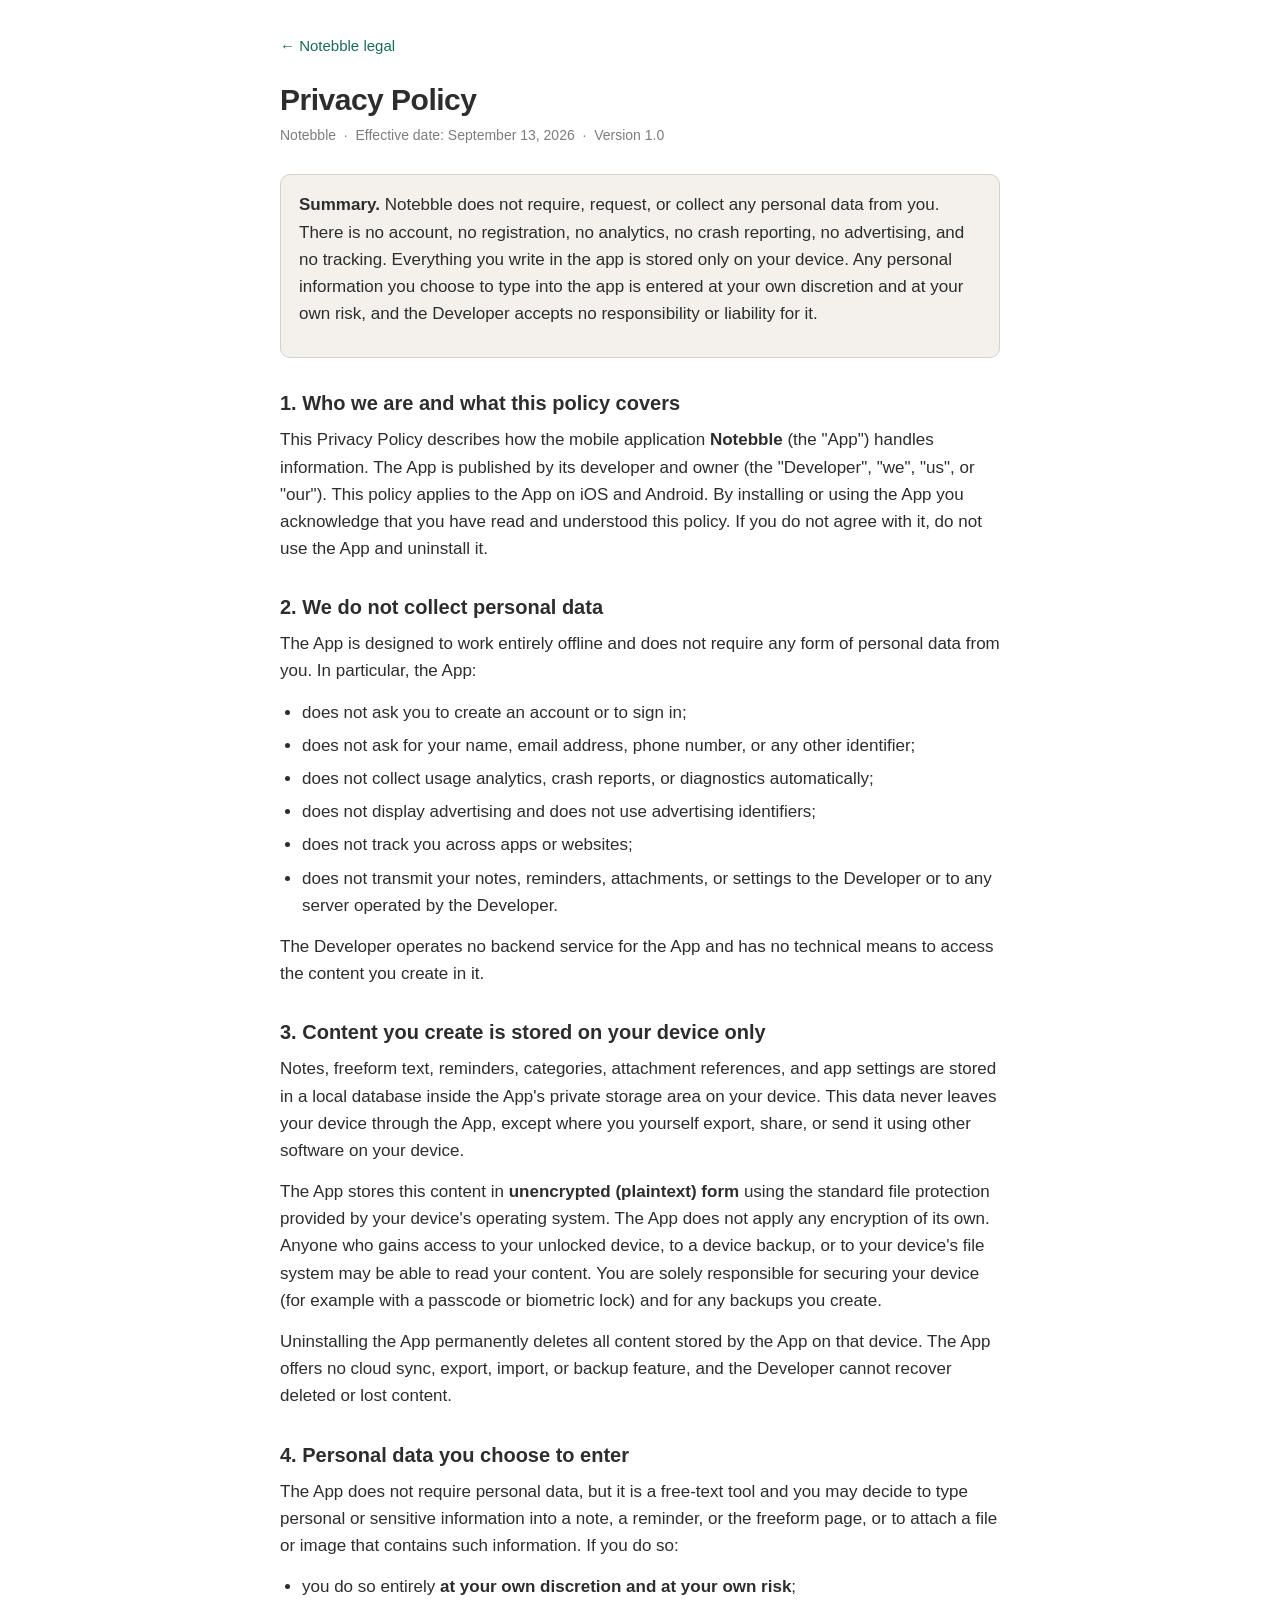
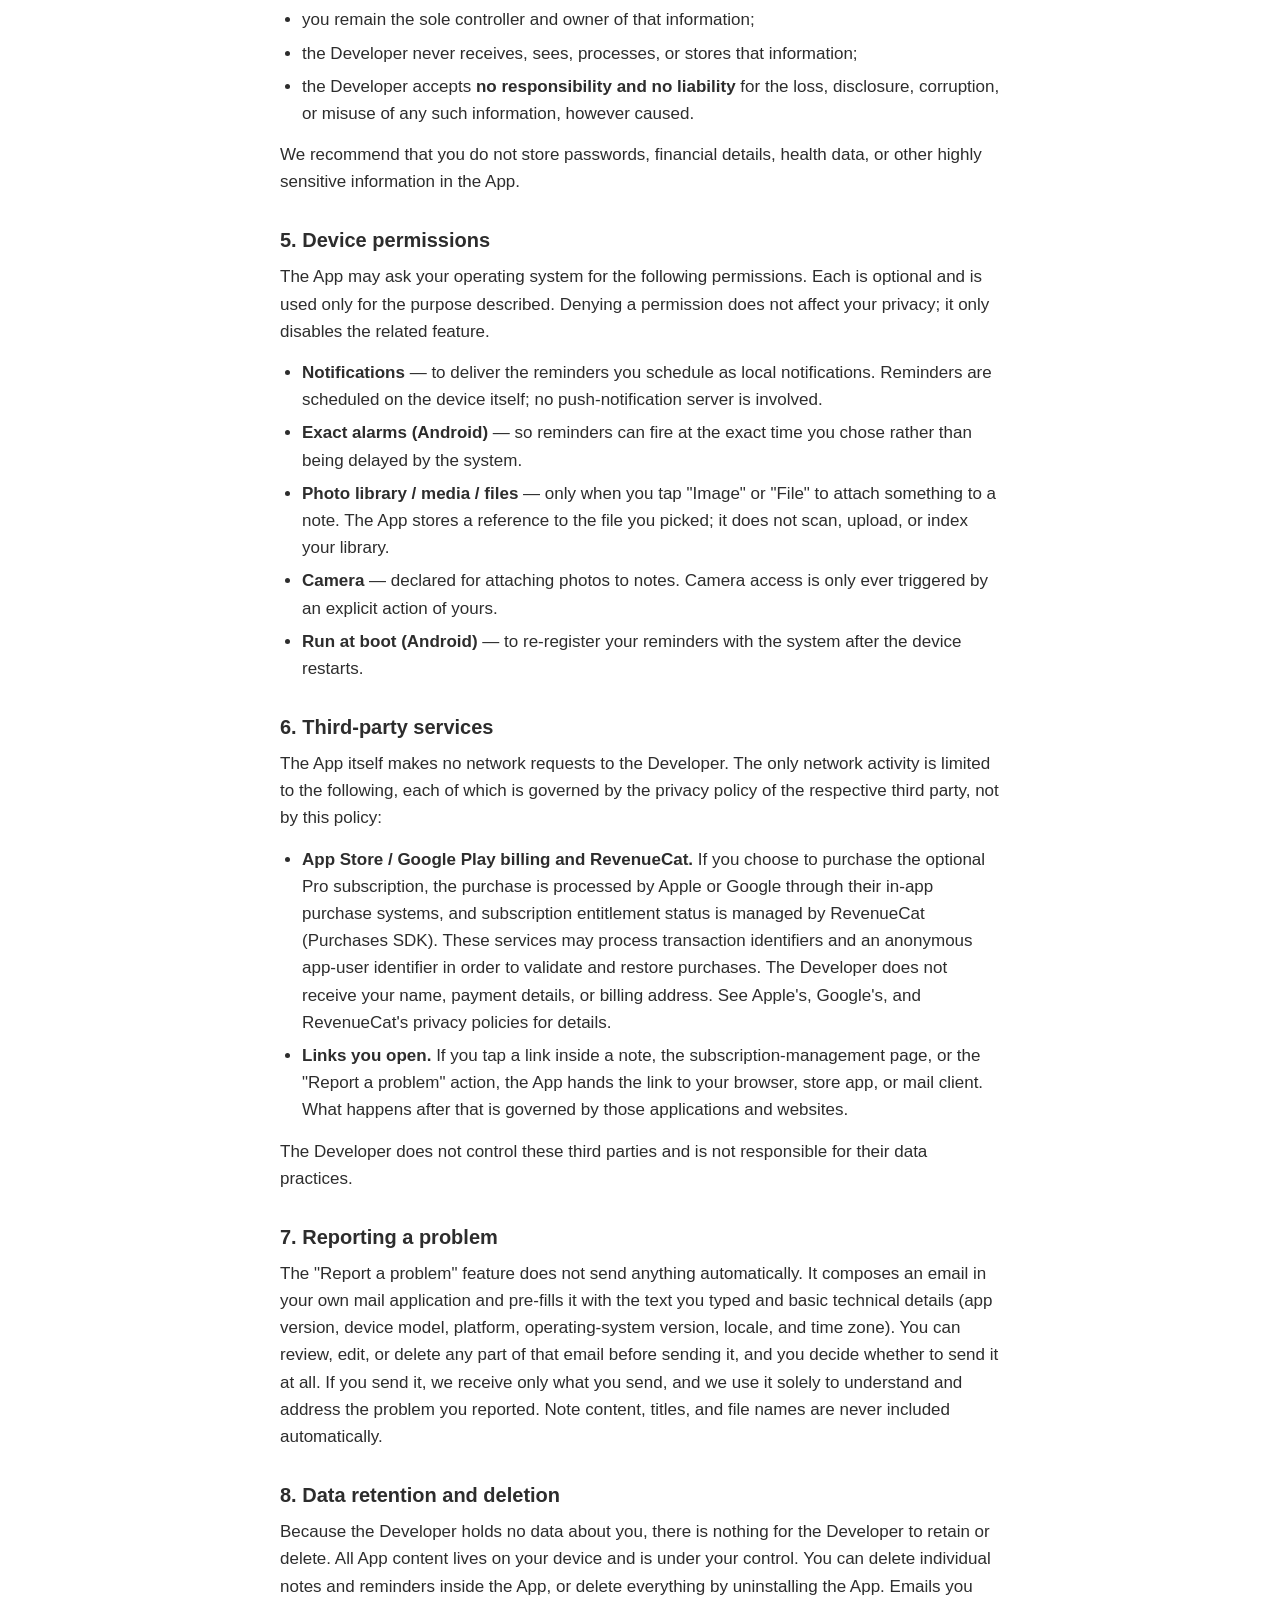
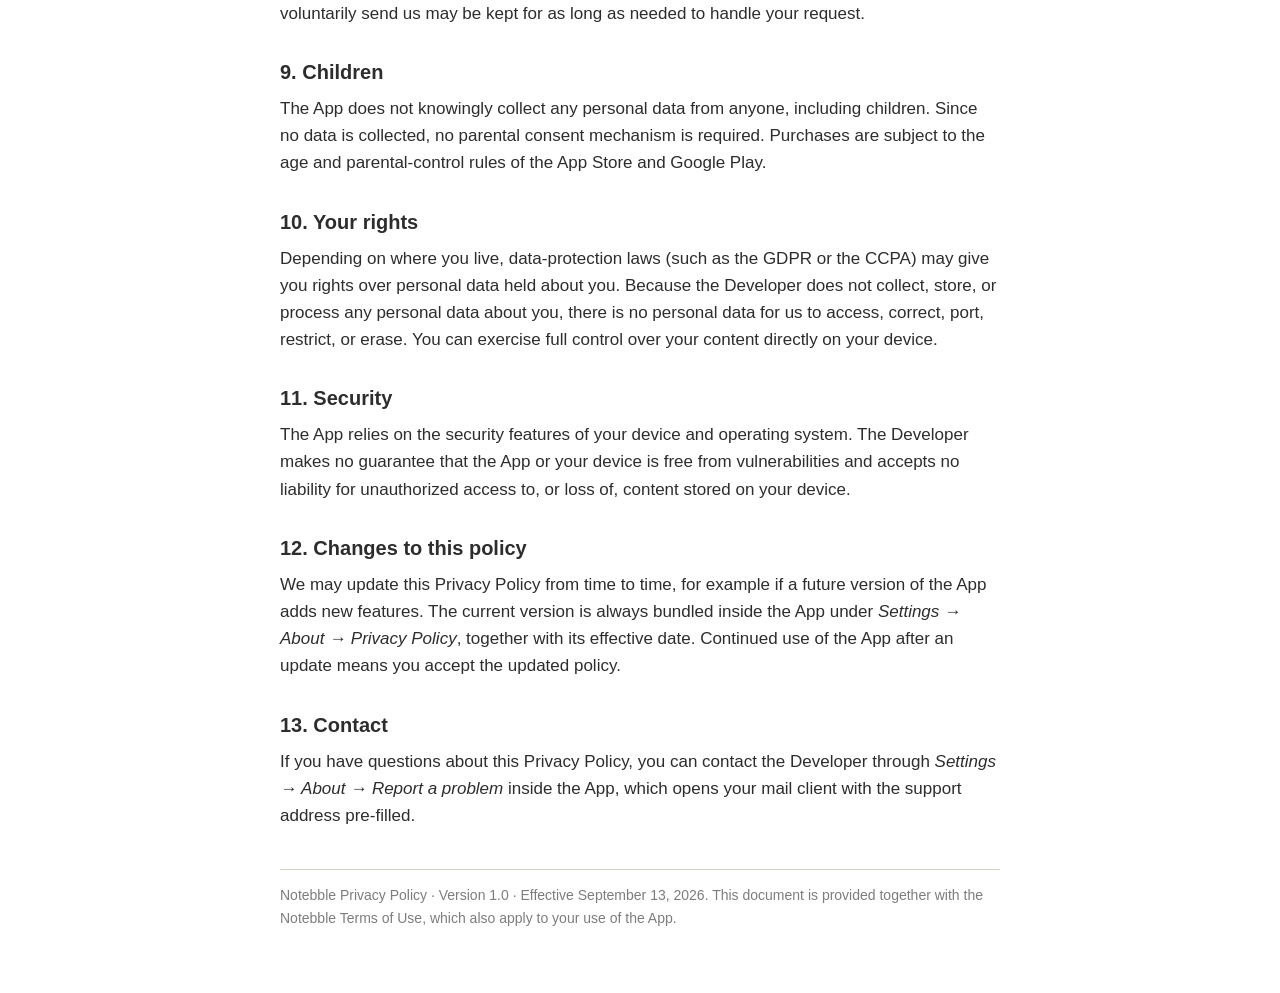
==== privacy_policy.html @ ede019b9 "Notebble legal documents Privacy Policy and Terms of Use, published with GitHub Pages." ====
<!DOCTYPE html>
<html lang="en">
<head>
<meta charset="utf-8">
<meta name="viewport" content="width=device-width, initial-scale=1">
<title>Notebble — Privacy Policy</title>
<link rel="stylesheet" href="style.css">
<link rel="stylesheet" href="web.css">
</head>
<body>


<a class="backlink" href="./">&#8592; Notebble legal</a>

<h1>Privacy Policy</h1>
<div class="meta">Notebble &nbsp;·&nbsp; Effective date: September 13, 2026 &nbsp;·&nbsp; Version 1.0</div>

<div class="box">
<p><strong>Summary.</strong> Notebble does not require, request, or collect any personal data from you. There is no account, no registration, no analytics, no crash reporting, no advertising, and no tracking. Everything you write in the app is stored only on your device. Any personal information you choose to type into the app is entered at your own discretion and at your own risk, and the Developer accepts no responsibility or liability for it.</p>
</div>

<h2>1. Who we are and what this policy covers</h2>
<p>This Privacy Policy describes how the mobile application <strong>Notebble</strong> (the "App") handles information. The App is published by its developer and owner (the "Developer", "we", "us", or "our"). This policy applies to the App on iOS and Android. By installing or using the App you acknowledge that you have read and understood this policy. If you do not agree with it, do not use the App and uninstall it.</p>

<h2>2. We do not collect personal data</h2>
<p>The App is designed to work entirely offline and does not require any form of personal data from you. In particular, the App:</p>
<ul>
<li>does not ask you to create an account or to sign in;</li>
<li>does not ask for your name, email address, phone number, or any other identifier;</li>
<li>does not collect usage analytics, crash reports, or diagnostics automatically;</li>
<li>does not display advertising and does not use advertising identifiers;</li>
<li>does not track you across apps or websites;</li>
<li>does not transmit your notes, reminders, attachments, or settings to the Developer or to any server operated by the Developer.</li>
</ul>
<p>The Developer operates no backend service for the App and has no technical means to access the content you create in it.</p>

<h2>3. Content you create is stored on your device only</h2>
<p>Notes, freeform text, reminders, categories, attachment references, and app settings are stored in a local database inside the App's private storage area on your device. This data never leaves your device through the App, except where you yourself export, share, or send it using other software on your device.</p>
<p>The App stores this content in <strong>unencrypted (plaintext) form</strong> using the standard file protection provided by your device's operating system. The App does not apply any encryption of its own. Anyone who gains access to your unlocked device, to a device backup, or to your device's file system may be able to read your content. You are solely responsible for securing your device (for example with a passcode or biometric lock) and for any backups you create.</p>
<p>Uninstalling the App permanently deletes all content stored by the App on that device. The App offers no cloud sync, export, import, or backup feature, and the Developer cannot recover deleted or lost content.</p>

<h2>4. Personal data you choose to enter</h2>
<p>The App does not require personal data, but it is a free-text tool and you may decide to type personal or sensitive information into a note, a reminder, or the freeform page, or to attach a file or image that contains such information. If you do so:</p>
<ul>
<li>you do so entirely <strong>at your own discretion and at your own risk</strong>;</li>
<li>you remain the sole controller and owner of that information;</li>
<li>the Developer never receives, sees, processes, or stores that information;</li>
<li>the Developer accepts <strong>no responsibility and no liability</strong> for the loss, disclosure, corruption, or misuse of any such information, however caused.</li>
</ul>
<p>We recommend that you do not store passwords, financial details, health data, or other highly sensitive information in the App.</p>

<h2>5. Device permissions</h2>
<p>The App may ask your operating system for the following permissions. Each is optional and is used only for the purpose described. Denying a permission does not affect your privacy; it only disables the related feature.</p>
<ul>
<li><strong>Notifications</strong> — to deliver the reminders you schedule as local notifications. Reminders are scheduled on the device itself; no push-notification server is involved.</li>
<li><strong>Exact alarms (Android)</strong> — so reminders can fire at the exact time you chose rather than being delayed by the system.</li>
<li><strong>Photo library / media / files</strong> — only when you tap "Image" or "File" to attach something to a note. The App stores a reference to the file you picked; it does not scan, upload, or index your library.</li>
<li><strong>Camera</strong> — declared for attaching photos to notes. Camera access is only ever triggered by an explicit action of yours.</li>
<li><strong>Run at boot (Android)</strong> — to re-register your reminders with the system after the device restarts.</li>
</ul>

<h2>6. Third-party services</h2>
<p>The App itself makes no network requests to the Developer. The only network activity is limited to the following, each of which is governed by the privacy policy of the respective third party, not by this policy:</p>
<ul>
<li><strong>App Store / Google Play billing and RevenueCat.</strong> If you choose to purchase the optional Pro subscription, the purchase is processed by Apple or Google through their in-app purchase systems, and subscription entitlement status is managed by RevenueCat (Purchases SDK). These services may process transaction identifiers and an anonymous app-user identifier in order to validate and restore purchases. The Developer does not receive your name, payment details, or billing address. See Apple's, Google's, and RevenueCat's privacy policies for details.</li>
<li><strong>Links you open.</strong> If you tap a link inside a note, the subscription-management page, or the "Report a problem" action, the App hands the link to your browser, store app, or mail client. What happens after that is governed by those applications and websites.</li>
</ul>
<p>The Developer does not control these third parties and is not responsible for their data practices.</p>

<h2>7. Reporting a problem</h2>
<p>The "Report a problem" feature does not send anything automatically. It composes an email in your own mail application and pre-fills it with the text you typed and basic technical details (app version, device model, platform, operating-system version, locale, and time zone). You can review, edit, or delete any part of that email before sending it, and you decide whether to send it at all. If you send it, we receive only what you send, and we use it solely to understand and address the problem you reported. Note content, titles, and file names are never included automatically.</p>

<h2>8. Data retention and deletion</h2>
<p>Because the Developer holds no data about you, there is nothing for the Developer to retain or delete. All App content lives on your device and is under your control. You can delete individual notes and reminders inside the App, or delete everything by uninstalling the App. Emails you voluntarily send us may be kept for as long as needed to handle your request.</p>

<h2>9. Children</h2>
<p>The App does not knowingly collect any personal data from anyone, including children. Since no data is collected, no parental consent mechanism is required. Purchases are subject to the age and parental-control rules of the App Store and Google Play.</p>

<h2>10. Your rights</h2>
<p>Depending on where you live, data-protection laws (such as the GDPR or the CCPA) may give you rights over personal data held about you. Because the Developer does not collect, store, or process any personal data about you, there is no personal data for us to access, correct, port, restrict, or erase. You can exercise full control over your content directly on your device.</p>

<h2>11. Security</h2>
<p>The App relies on the security features of your device and operating system. The Developer makes no guarantee that the App or your device is free from vulnerabilities and accepts no liability for unauthorized access to, or loss of, content stored on your device.</p>

<h2>12. Changes to this policy</h2>
<p>We may update this Privacy Policy from time to time, for example if a future version of the App adds new features. The current version is always bundled inside the App under <em>Settings → About → Privacy Policy</em>, together with its effective date. Continued use of the App after an update means you accept the updated policy.</p>

<h2>13. Contact</h2>
<p>If you have questions about this Privacy Policy, you can contact the Developer through <em>Settings → About → Report a problem</em> inside the App, which opens your mail client with the support address pre-filled.</p>

<div class="footer">Notebble Privacy Policy · Version 1.0 · Effective September 13, 2026. This document is provided together with the Notebble Terms of Use, which also apply to your use of the App.</div>

</body>
</html>
---- style.css ----
@page { size: A4; margin: 22mm 20mm 24mm 20mm; }
html, body { font-family: -apple-system, "Helvetica Neue", Helvetica, Arial, sans-serif; color: #2D2D2D; font-size: 11pt; line-height: 1.5; }
body { margin: 0; }
h1 { font-size: 22pt; font-weight: 800; letter-spacing: -0.5px; margin: 0 0 4pt 0; }
.meta { color: #7D7D7D; font-size: 10pt; margin-bottom: 18pt; }
h2 { font-size: 13.5pt; font-weight: 700; margin: 20pt 0 6pt 0; page-break-after: avoid; }
p { margin: 0 0 8pt 0; text-align: left; }
ul { margin: 0 0 8pt 0; padding-left: 18pt; }
li { margin-bottom: 3pt; }
.box { border: 1px solid #D6D1C6; background: #F4F1EC; border-radius: 8px; padding: 10pt 12pt; margin: 10pt 0 14pt 0; }
.caps { text-transform: uppercase; }
strong { font-weight: 700; }
.footer { color: #7D7D7D; font-size: 9.5pt; margin-top: 24pt; border-top: 1px solid #D6D1C6; padding-top: 8pt; }
---- web.css ----
/* Screen styles for the Notebble legal documents.
   Loaded after style.css, which is print-oriented, and adapts the same markup
   for reading in a browser. */

html {
  -webkit-text-size-adjust: 100%;
}

body {
  font-size: 17px;
  line-height: 1.6;
  max-width: 720px;
  margin: 0 auto;
  padding: 32px 20px 64px;
  background: #FFFFFF;
  color: #2D2D2D;
}

h1 { font-size: 30px; line-height: 1.2; margin-bottom: 6px; }
h2 { font-size: 20px; line-height: 1.3; margin: 32px 0 10px; }

.meta { font-size: 14px; margin-bottom: 28px; }

p  { margin: 0 0 14px; }
ul { margin: 0 0 14px; padding-left: 22px; }
li { margin-bottom: 6px; }

.box {
  padding: 16px 18px;
  margin: 16px 0 24px;
  border-radius: 10px;
}

.footer {
  font-size: 14px;
  margin-top: 40px;
  padding-top: 14px;
}

a { color: #1B6B5A; }

.backlink {
  display: inline-block;
  margin-bottom: 24px;
  font-size: 15px;
  text-decoration: none;
}
.backlink:hover { text-decoration: underline; }

@media (prefers-color-scheme: dark) {
  body { background: #17150F; color: #E8E4DA; }
  .meta, .footer { color: #A09A8C; }
  .box { background: #211E17; border-color: #3A3529; }
  .footer { border-top-color: #3A3529; }
  a { color: #6FD3B4; }
}
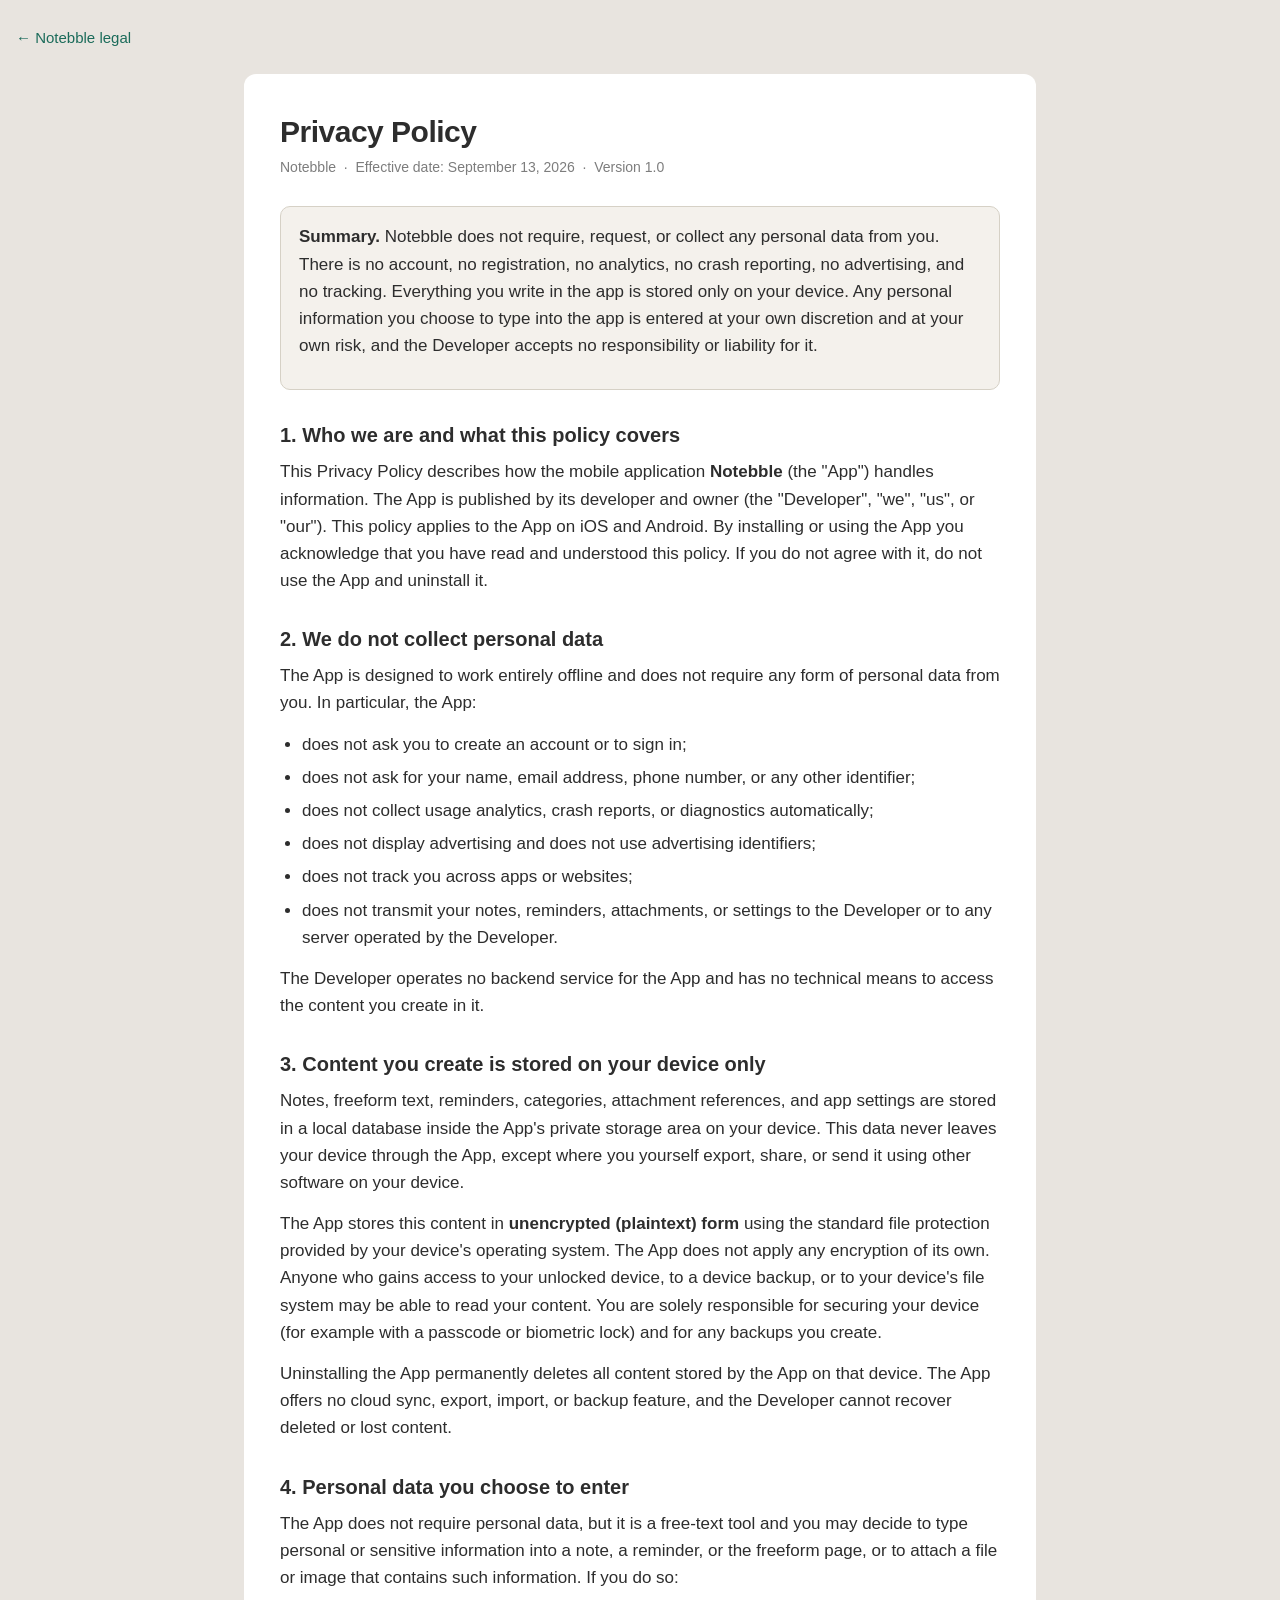
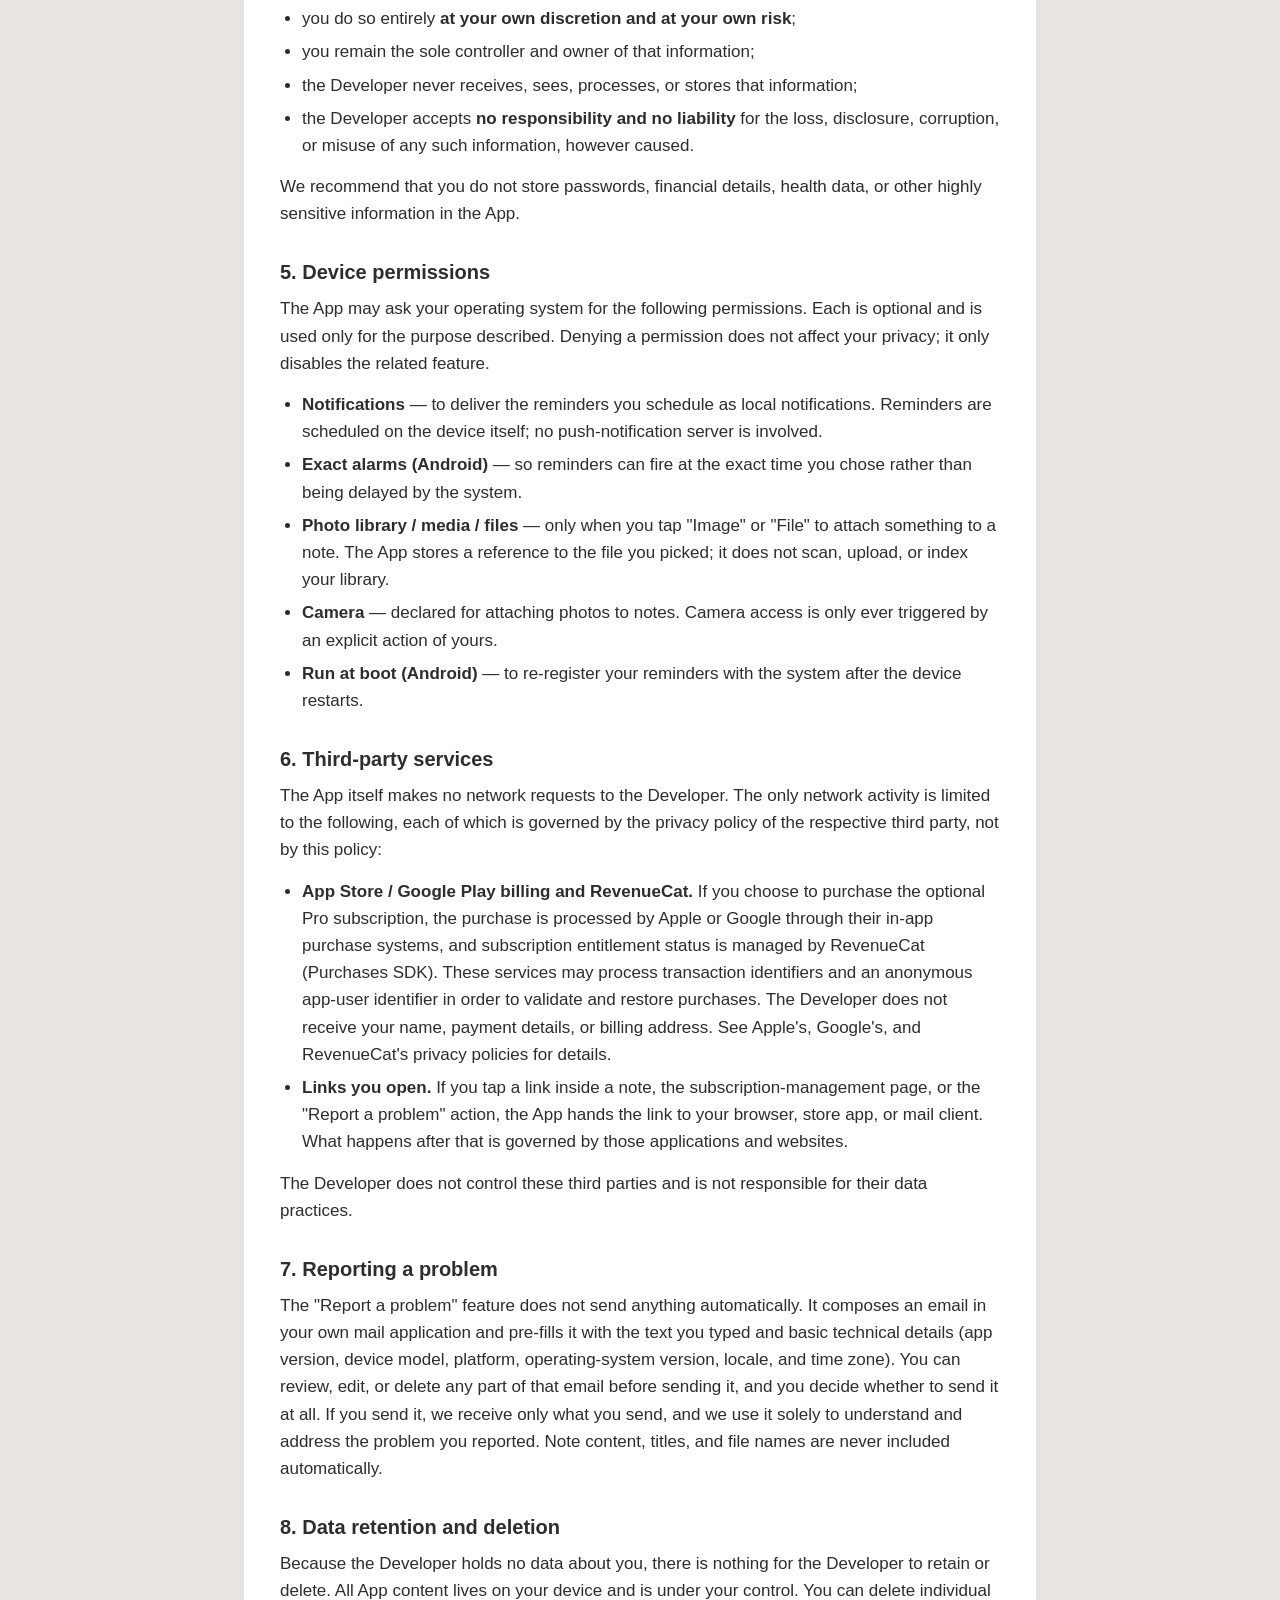
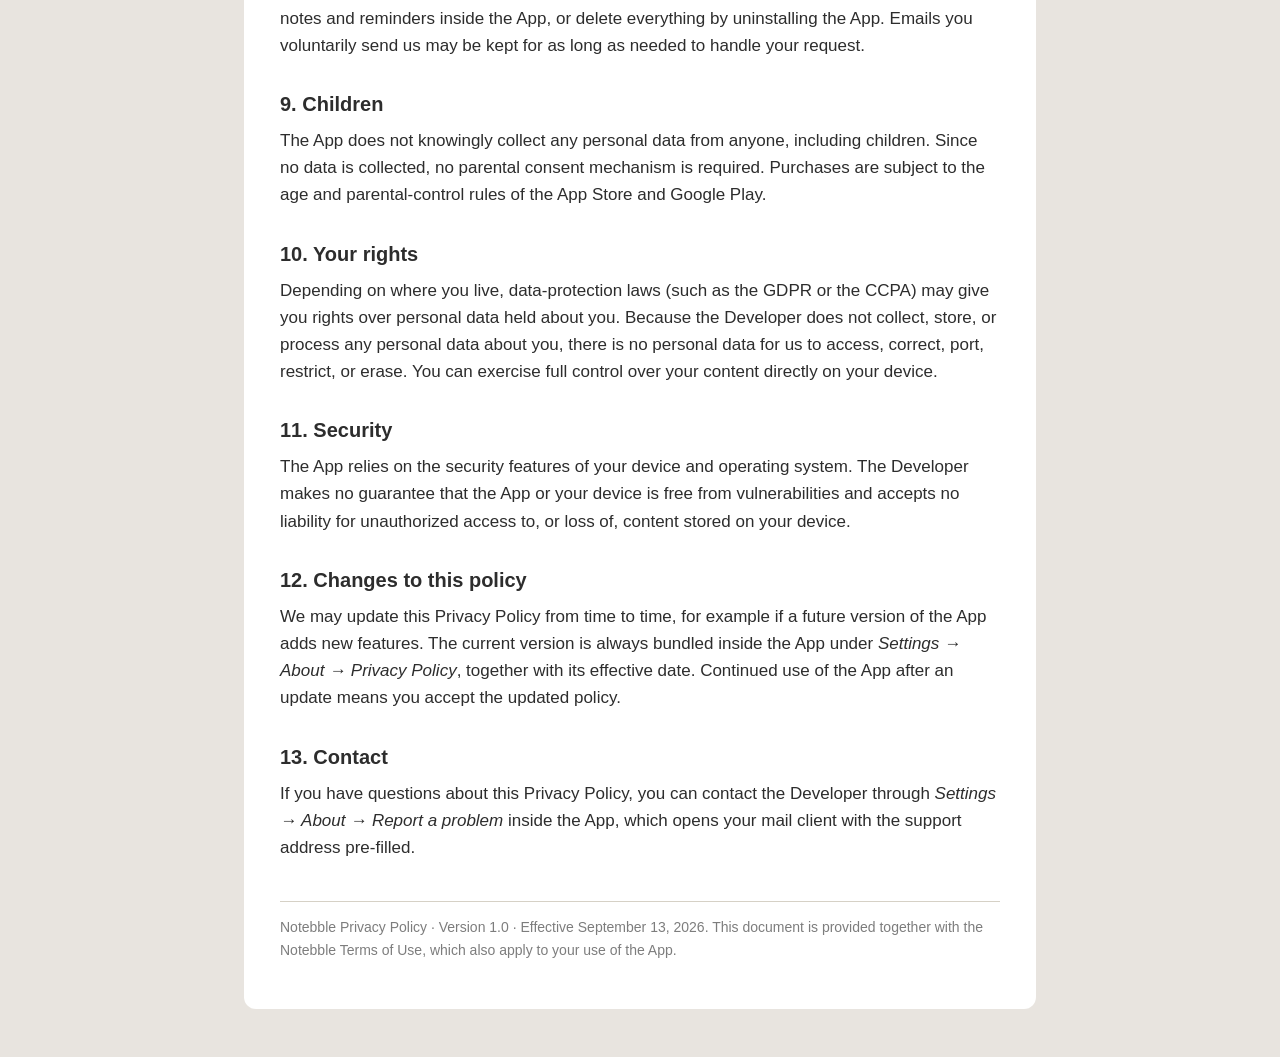
==== commit 804be4b9: "Match the page styling to the documents in the app White document sheet on the app's background, lig" ====
--- a/privacy_policy.html
+++ b/privacy_policy.html
@@ -11,6 +11,7 @@
 
 
 <a class="backlink" href="./">&#8592; Notebble legal</a>
+<div class="sheet">
 
 <h1>Privacy Policy</h1>
 <div class="meta">Notebble &nbsp;·&nbsp; Effective date: September 13, 2026 &nbsp;·&nbsp; Version 1.0</div>
@@ -89,6 +90,7 @@
 <p>If you have questions about this Privacy Policy, you can contact the Developer through <em>Settings → About → Report a problem</em> inside the App, which opens your mail client with the support address pre-filled.</p>
 
 <div class="footer">Notebble Privacy Policy · Version 1.0 · Effective September 13, 2026. This document is provided together with the Notebble Terms of Use, which also apply to your use of the App.</div>
+</div>
 
 </body>
 </html>
--- a/web.css
+++ b/web.css
@@ -1,6 +1,10 @@
 /* Screen styles for the Notebble legal documents.
    Loaded after style.css, which is print-oriented, and adapts the same markup
-   for reading in a browser. */
+   for reading in a browser.
+
+   The colors mirror how the documents look inside the app: the white page of
+   the PDF on the app's warm grey background. Light in every theme, because the
+   PDF is always white paper — so there is deliberately no dark-mode variant. */
 
 html {
   -webkit-text-size-adjust: 100%;
@@ -9,11 +13,24 @@
 body {
   font-size: 17px;
   line-height: 1.6;
+  background: #E8E4DF; /* AppColors.background */
+  color: #2D2D2D;
+  margin: 0;
+  padding: 24px 16px 48px;
+}
+
+/* The document itself, as the white page the app shows. */
+.sheet {
   max-width: 720px;
   margin: 0 auto;
-  padding: 32px 20px 64px;
   background: #FFFFFF;
-  color: #2D2D2D;
+  border-radius: 12px;
+  padding: 40px 36px 48px;
+}
+
+@media (max-width: 600px) {
+  body { padding: 12px 10px 32px; }
+  .sheet { padding: 28px 22px 36px; border-radius: 10px; }
 }
 
 h1 { font-size: 30px; line-height: 1.2; margin-bottom: 6px; }
@@ -46,11 +63,3 @@
   text-decoration: none;
 }
 .backlink:hover { text-decoration: underline; }
-
-@media (prefers-color-scheme: dark) {
-  body { background: #17150F; color: #E8E4DA; }
-  .meta, .footer { color: #A09A8C; }
-  .box { background: #211E17; border-color: #3A3529; }
-  .footer { border-top-color: #3A3529; }
-  a { color: #6FD3B4; }
-}
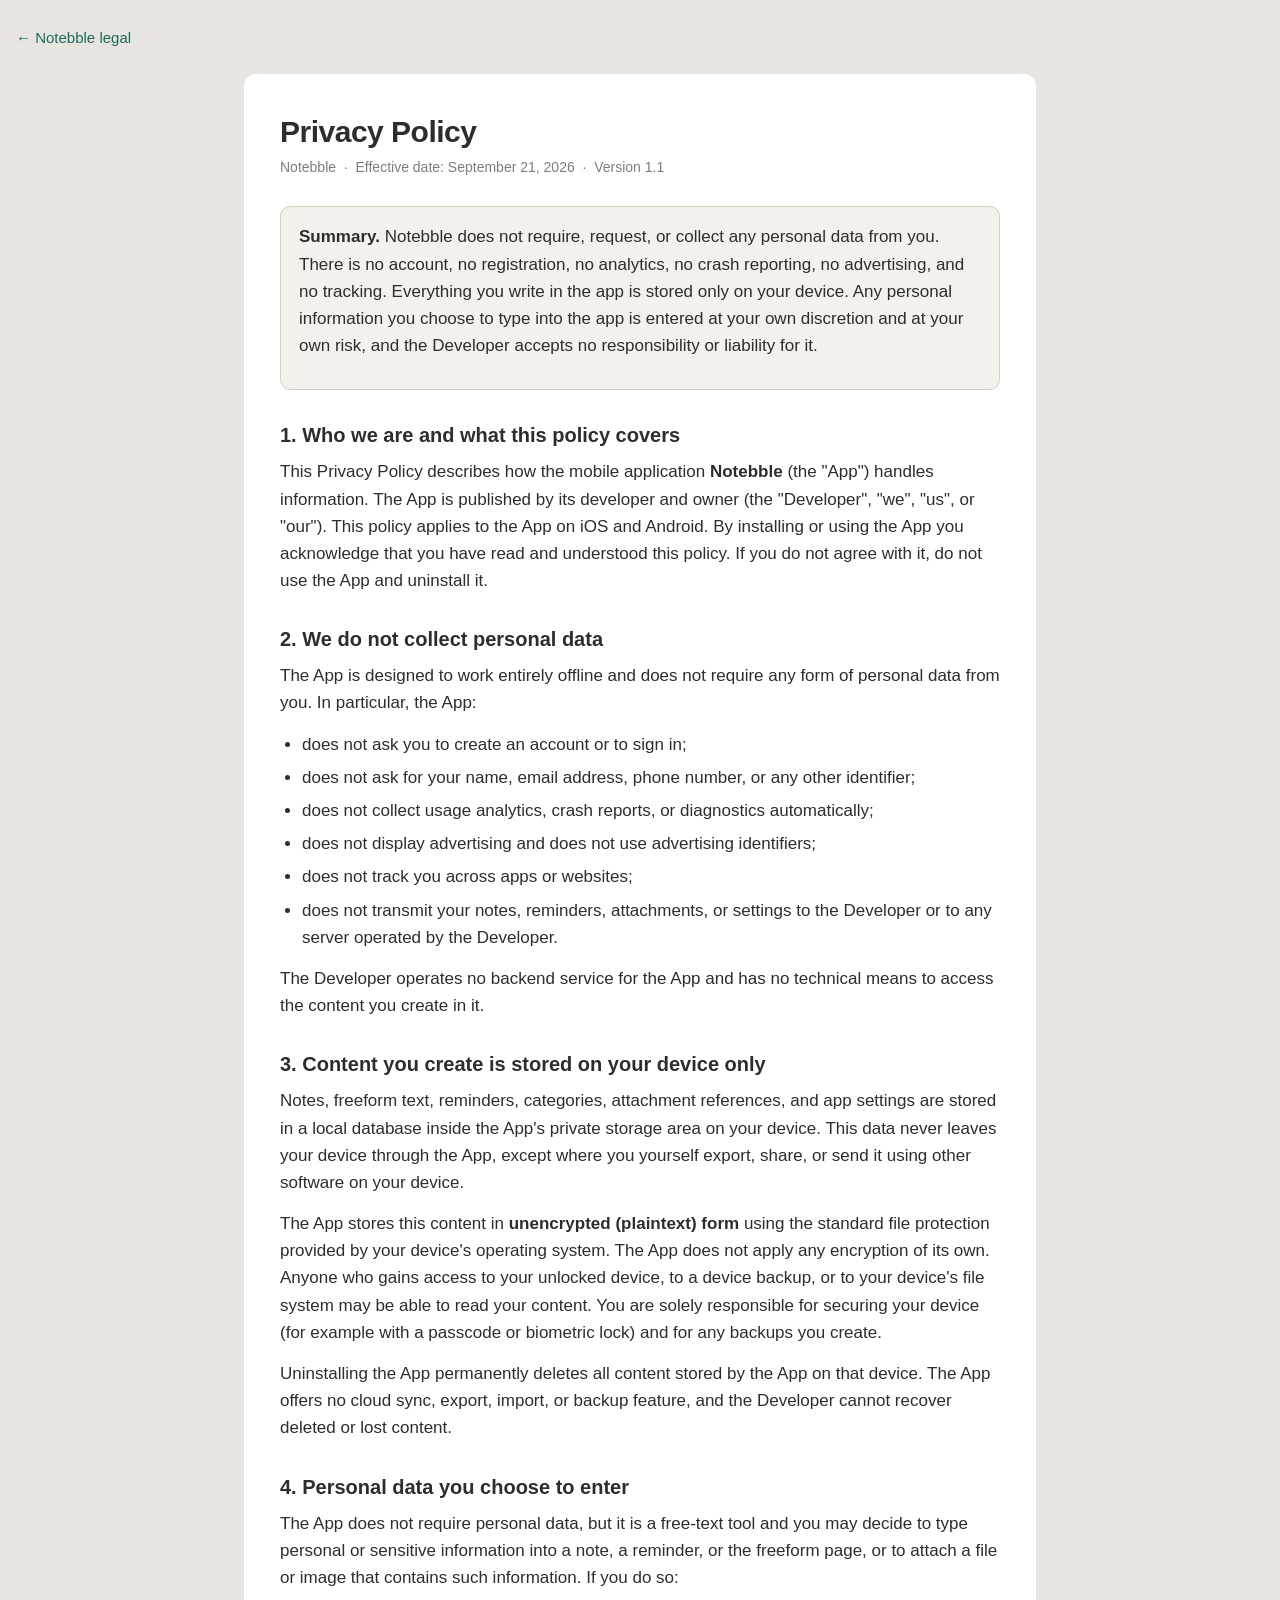
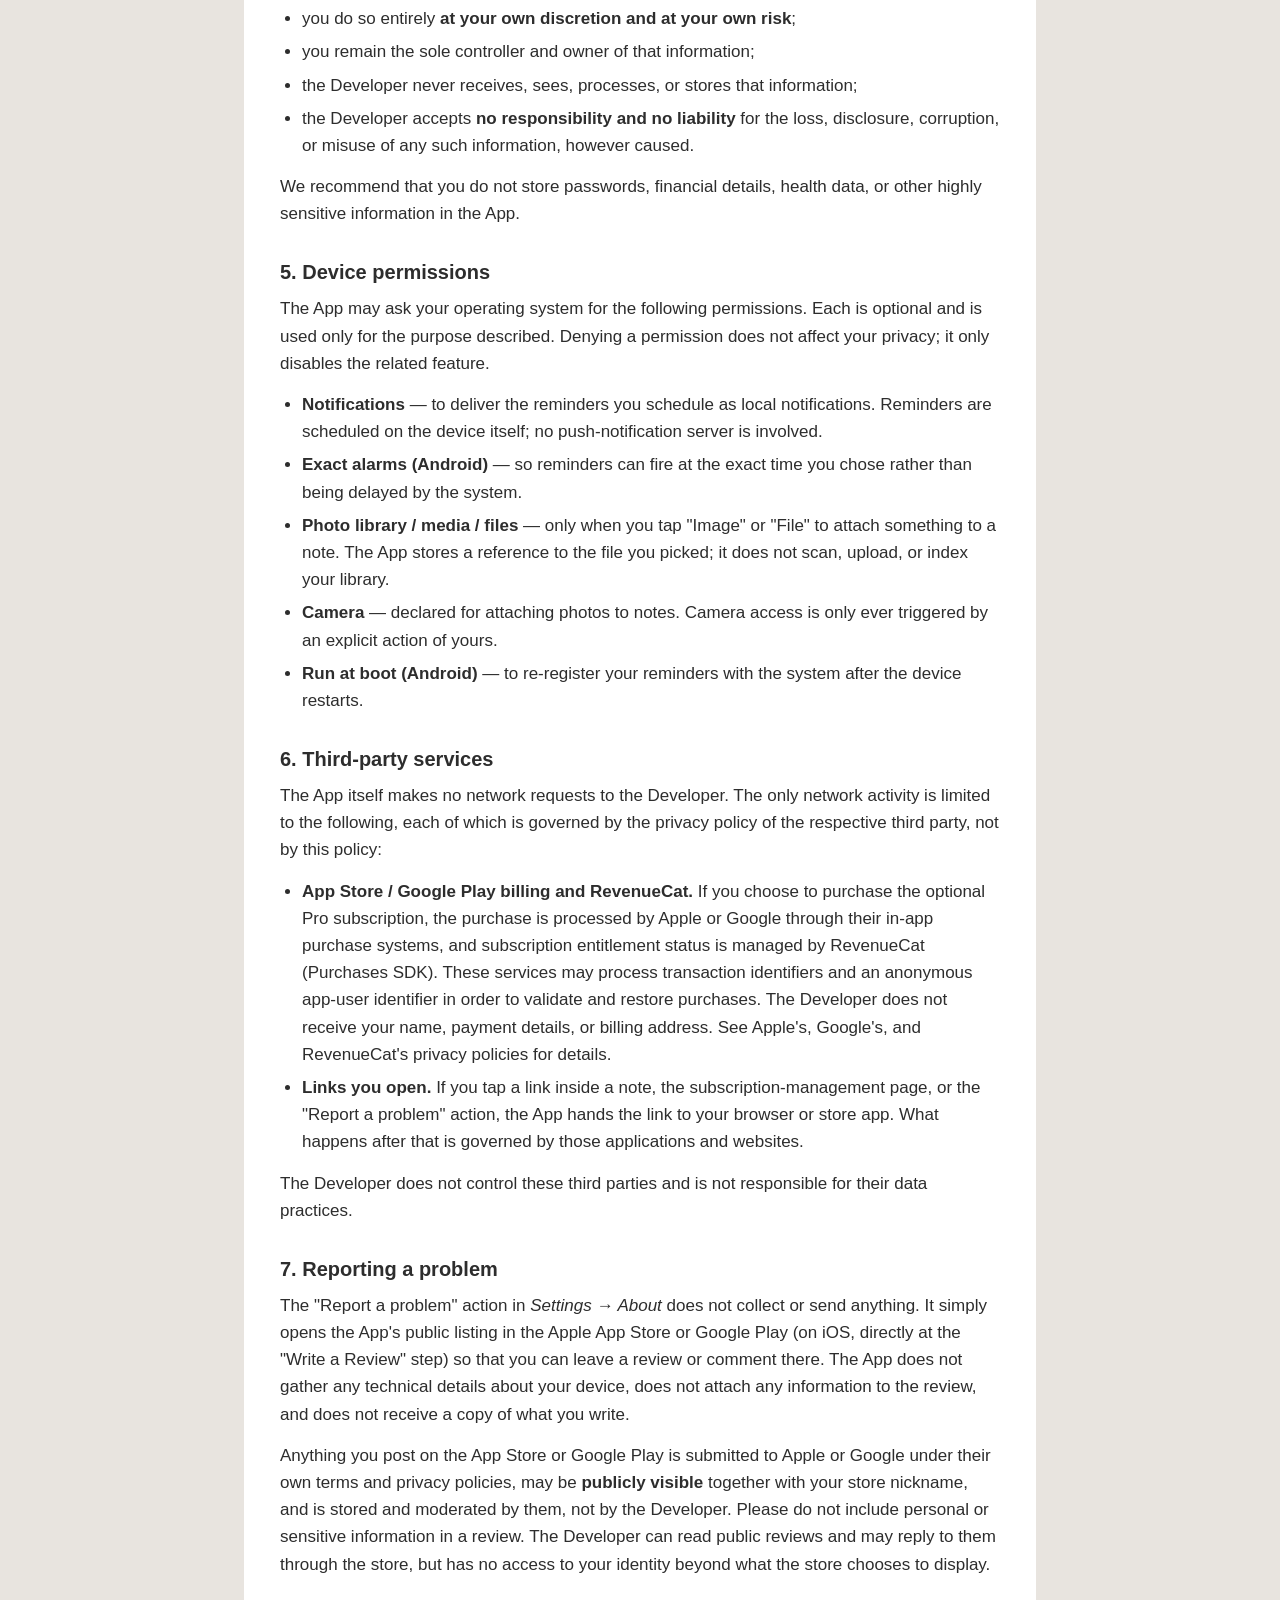
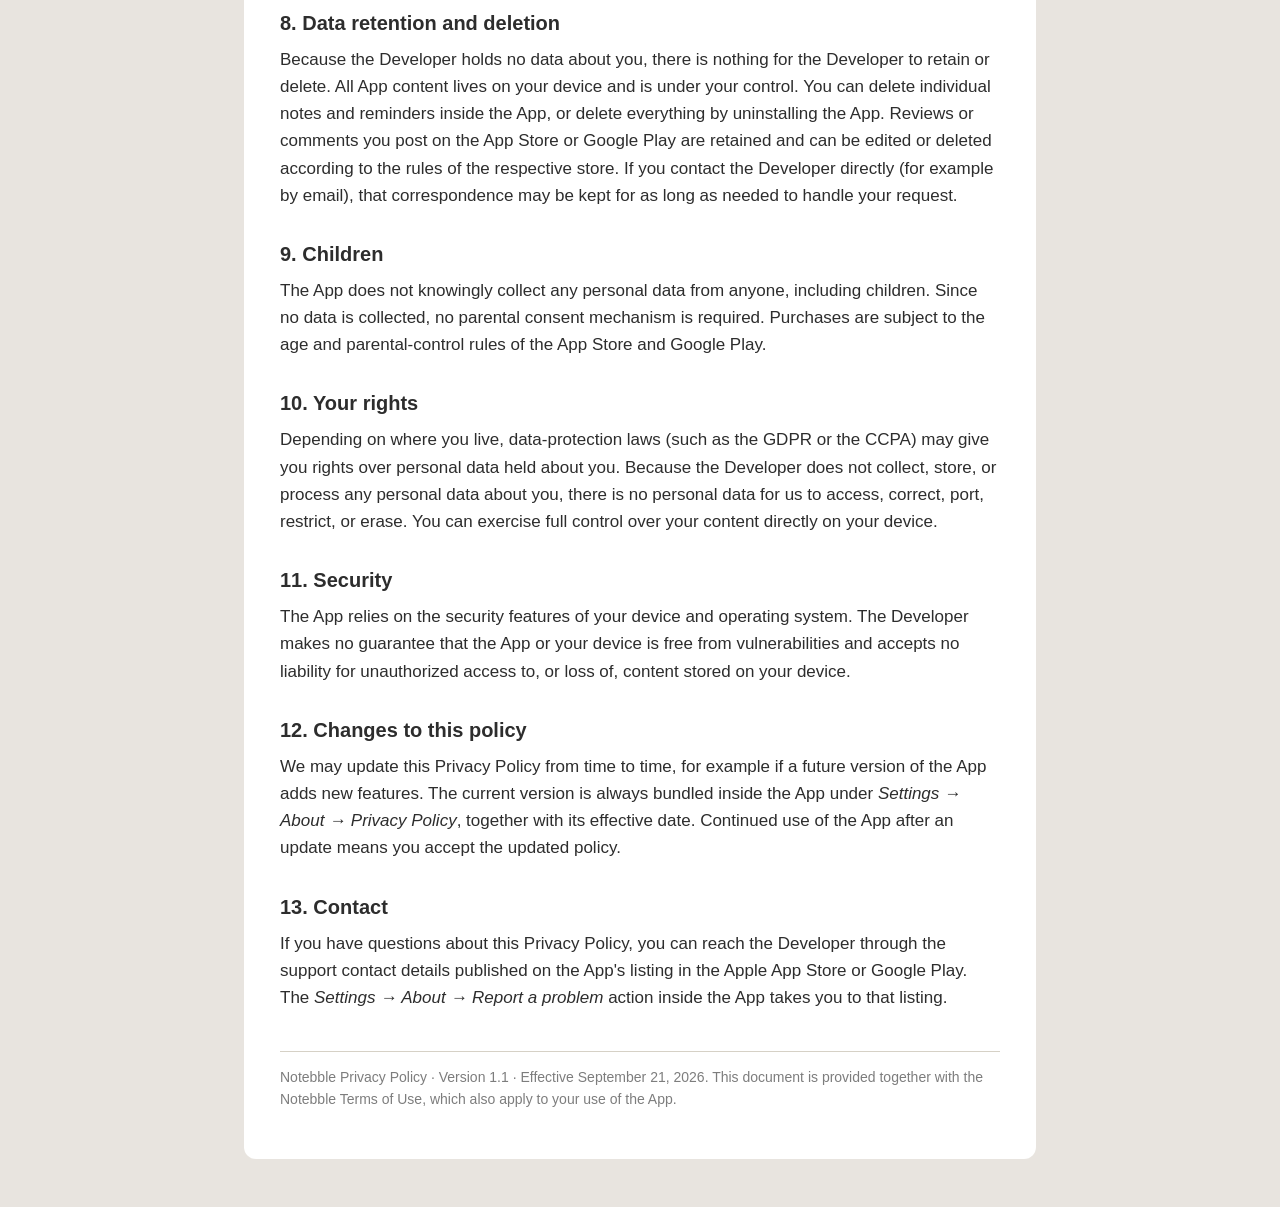
==== commit 4afcea2c: "chore: update effective dates and versions in legal documents" ====
--- a/privacy_policy.html
+++ b/privacy_policy.html
@@ -14,7 +14,7 @@
 <div class="sheet">
 
 <h1>Privacy Policy</h1>
-<div class="meta">Notebble &nbsp;·&nbsp; Effective date: September 13, 2026 &nbsp;·&nbsp; Version 1.0</div>
+<div class="meta">Notebble &nbsp;·&nbsp; Effective date: September 21, 2026 &nbsp;·&nbsp; Version 1.1</div>
 
 <div class="box">
 <p><strong>Summary.</strong> Notebble does not require, request, or collect any personal data from you. There is no account, no registration, no analytics, no crash reporting, no advertising, and no tracking. Everything you write in the app is stored only on your device. Any personal information you choose to type into the app is entered at your own discretion and at your own risk, and the Developer accepts no responsibility or liability for it.</p>
@@ -64,15 +64,16 @@
 <p>The App itself makes no network requests to the Developer. The only network activity is limited to the following, each of which is governed by the privacy policy of the respective third party, not by this policy:</p>
 <ul>
 <li><strong>App Store / Google Play billing and RevenueCat.</strong> If you choose to purchase the optional Pro subscription, the purchase is processed by Apple or Google through their in-app purchase systems, and subscription entitlement status is managed by RevenueCat (Purchases SDK). These services may process transaction identifiers and an anonymous app-user identifier in order to validate and restore purchases. The Developer does not receive your name, payment details, or billing address. See Apple's, Google's, and RevenueCat's privacy policies for details.</li>
-<li><strong>Links you open.</strong> If you tap a link inside a note, the subscription-management page, or the "Report a problem" action, the App hands the link to your browser, store app, or mail client. What happens after that is governed by those applications and websites.</li>
+<li><strong>Links you open.</strong> If you tap a link inside a note, the subscription-management page, or the "Report a problem" action, the App hands the link to your browser or store app. What happens after that is governed by those applications and websites.</li>
 </ul>
 <p>The Developer does not control these third parties and is not responsible for their data practices.</p>
 
 <h2>7. Reporting a problem</h2>
-<p>The "Report a problem" feature does not send anything automatically. It composes an email in your own mail application and pre-fills it with the text you typed and basic technical details (app version, device model, platform, operating-system version, locale, and time zone). You can review, edit, or delete any part of that email before sending it, and you decide whether to send it at all. If you send it, we receive only what you send, and we use it solely to understand and address the problem you reported. Note content, titles, and file names are never included automatically.</p>
+<p>The "Report a problem" action in <em>Settings → About</em> does not collect or send anything. It simply opens the App's public listing in the Apple App Store or Google Play (on iOS, directly at the "Write a Review" step) so that you can leave a review or comment there. The App does not gather any technical details about your device, does not attach any information to the review, and does not receive a copy of what you write.</p>
+<p>Anything you post on the App Store or Google Play is submitted to Apple or Google under their own terms and privacy policies, may be <strong>publicly visible</strong> together with your store nickname, and is stored and moderated by them, not by the Developer. Please do not include personal or sensitive information in a review. The Developer can read public reviews and may reply to them through the store, but has no access to your identity beyond what the store chooses to display.</p>
 
 <h2>8. Data retention and deletion</h2>
-<p>Because the Developer holds no data about you, there is nothing for the Developer to retain or delete. All App content lives on your device and is under your control. You can delete individual notes and reminders inside the App, or delete everything by uninstalling the App. Emails you voluntarily send us may be kept for as long as needed to handle your request.</p>
+<p>Because the Developer holds no data about you, there is nothing for the Developer to retain or delete. All App content lives on your device and is under your control. You can delete individual notes and reminders inside the App, or delete everything by uninstalling the App. Reviews or comments you post on the App Store or Google Play are retained and can be edited or deleted according to the rules of the respective store. If you contact the Developer directly (for example by email), that correspondence may be kept for as long as needed to handle your request.</p>
 
 <h2>9. Children</h2>
 <p>The App does not knowingly collect any personal data from anyone, including children. Since no data is collected, no parental consent mechanism is required. Purchases are subject to the age and parental-control rules of the App Store and Google Play.</p>
@@ -87,9 +88,9 @@
 <p>We may update this Privacy Policy from time to time, for example if a future version of the App adds new features. The current version is always bundled inside the App under <em>Settings → About → Privacy Policy</em>, together with its effective date. Continued use of the App after an update means you accept the updated policy.</p>
 
 <h2>13. Contact</h2>
-<p>If you have questions about this Privacy Policy, you can contact the Developer through <em>Settings → About → Report a problem</em> inside the App, which opens your mail client with the support address pre-filled.</p>
+<p>If you have questions about this Privacy Policy, you can reach the Developer through the support contact details published on the App's listing in the Apple App Store or Google Play. The <em>Settings → About → Report a problem</em> action inside the App takes you to that listing.</p>
 
-<div class="footer">Notebble Privacy Policy · Version 1.0 · Effective September 13, 2026. This document is provided together with the Notebble Terms of Use, which also apply to your use of the App.</div>
+<div class="footer">Notebble Privacy Policy · Version 1.1 · Effective September 21, 2026. This document is provided together with the Notebble Terms of Use, which also apply to your use of the App.</div>
 </div>
 
 </body>
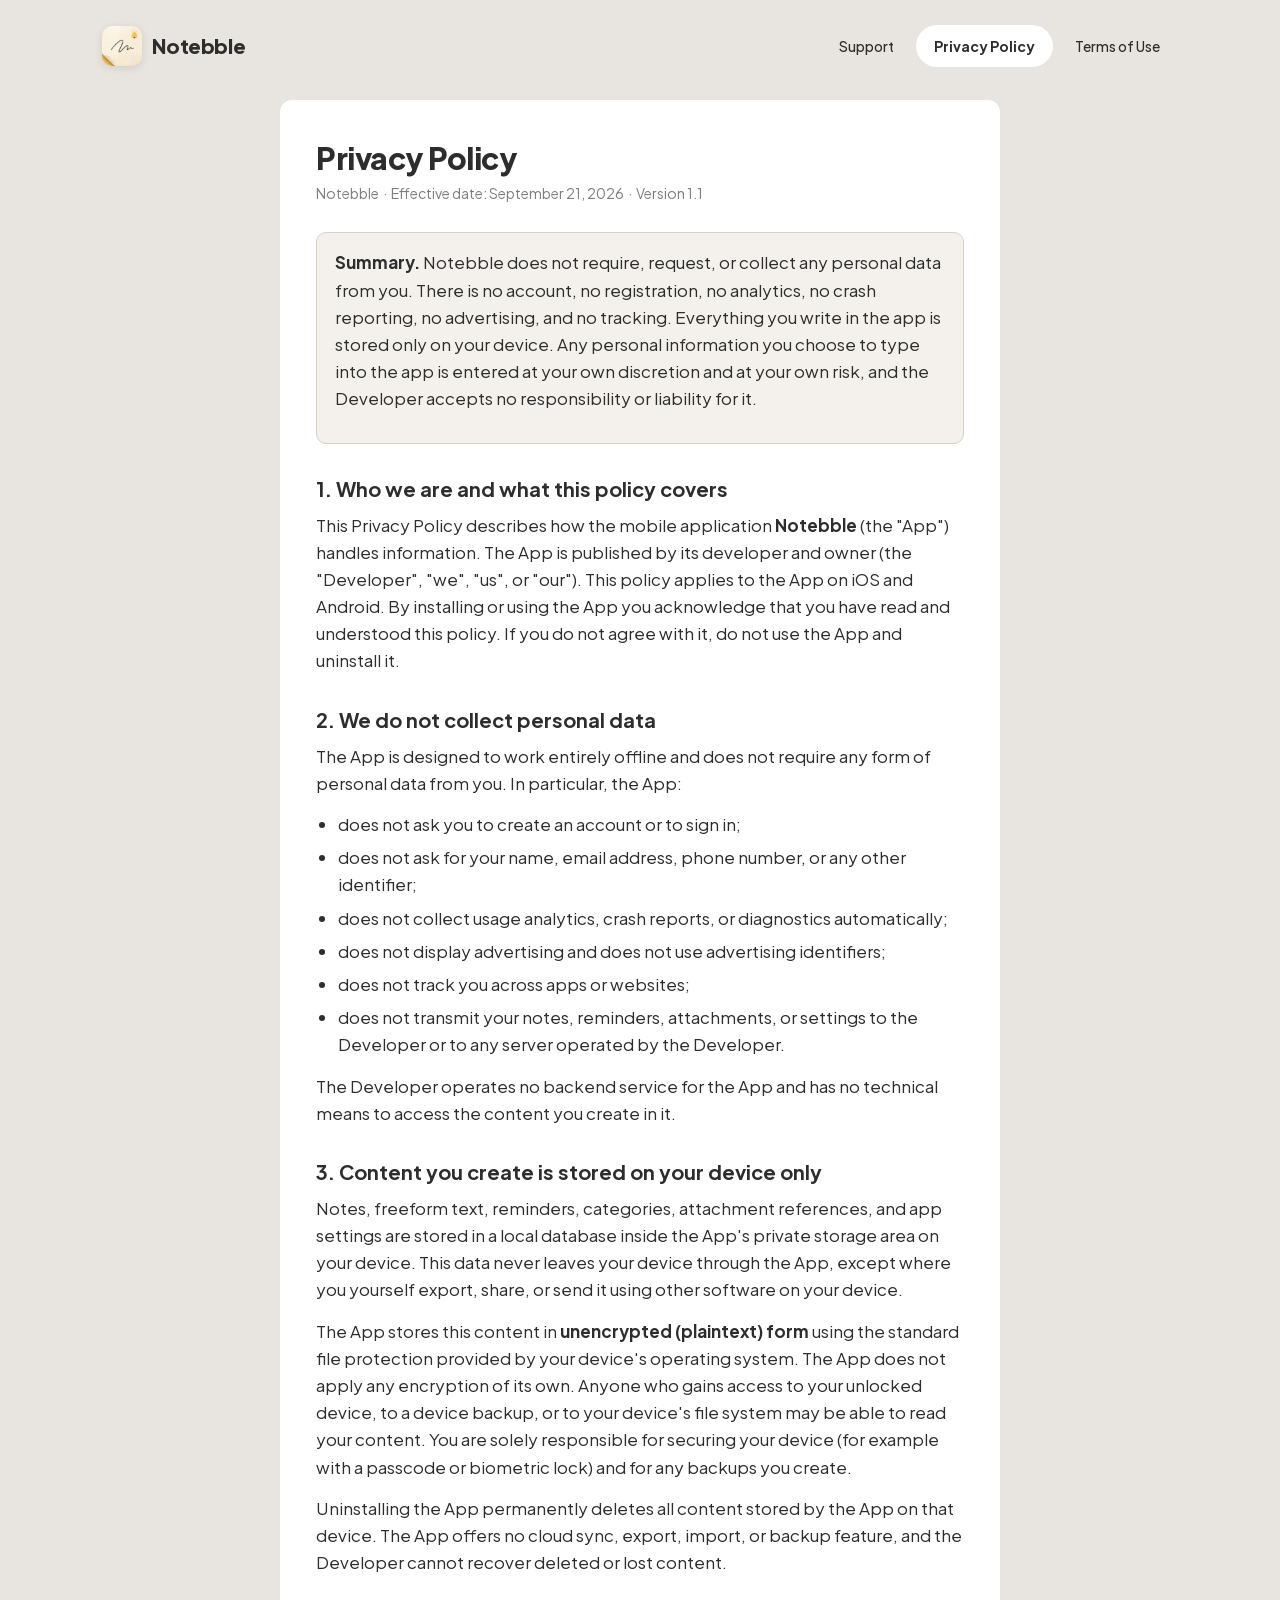
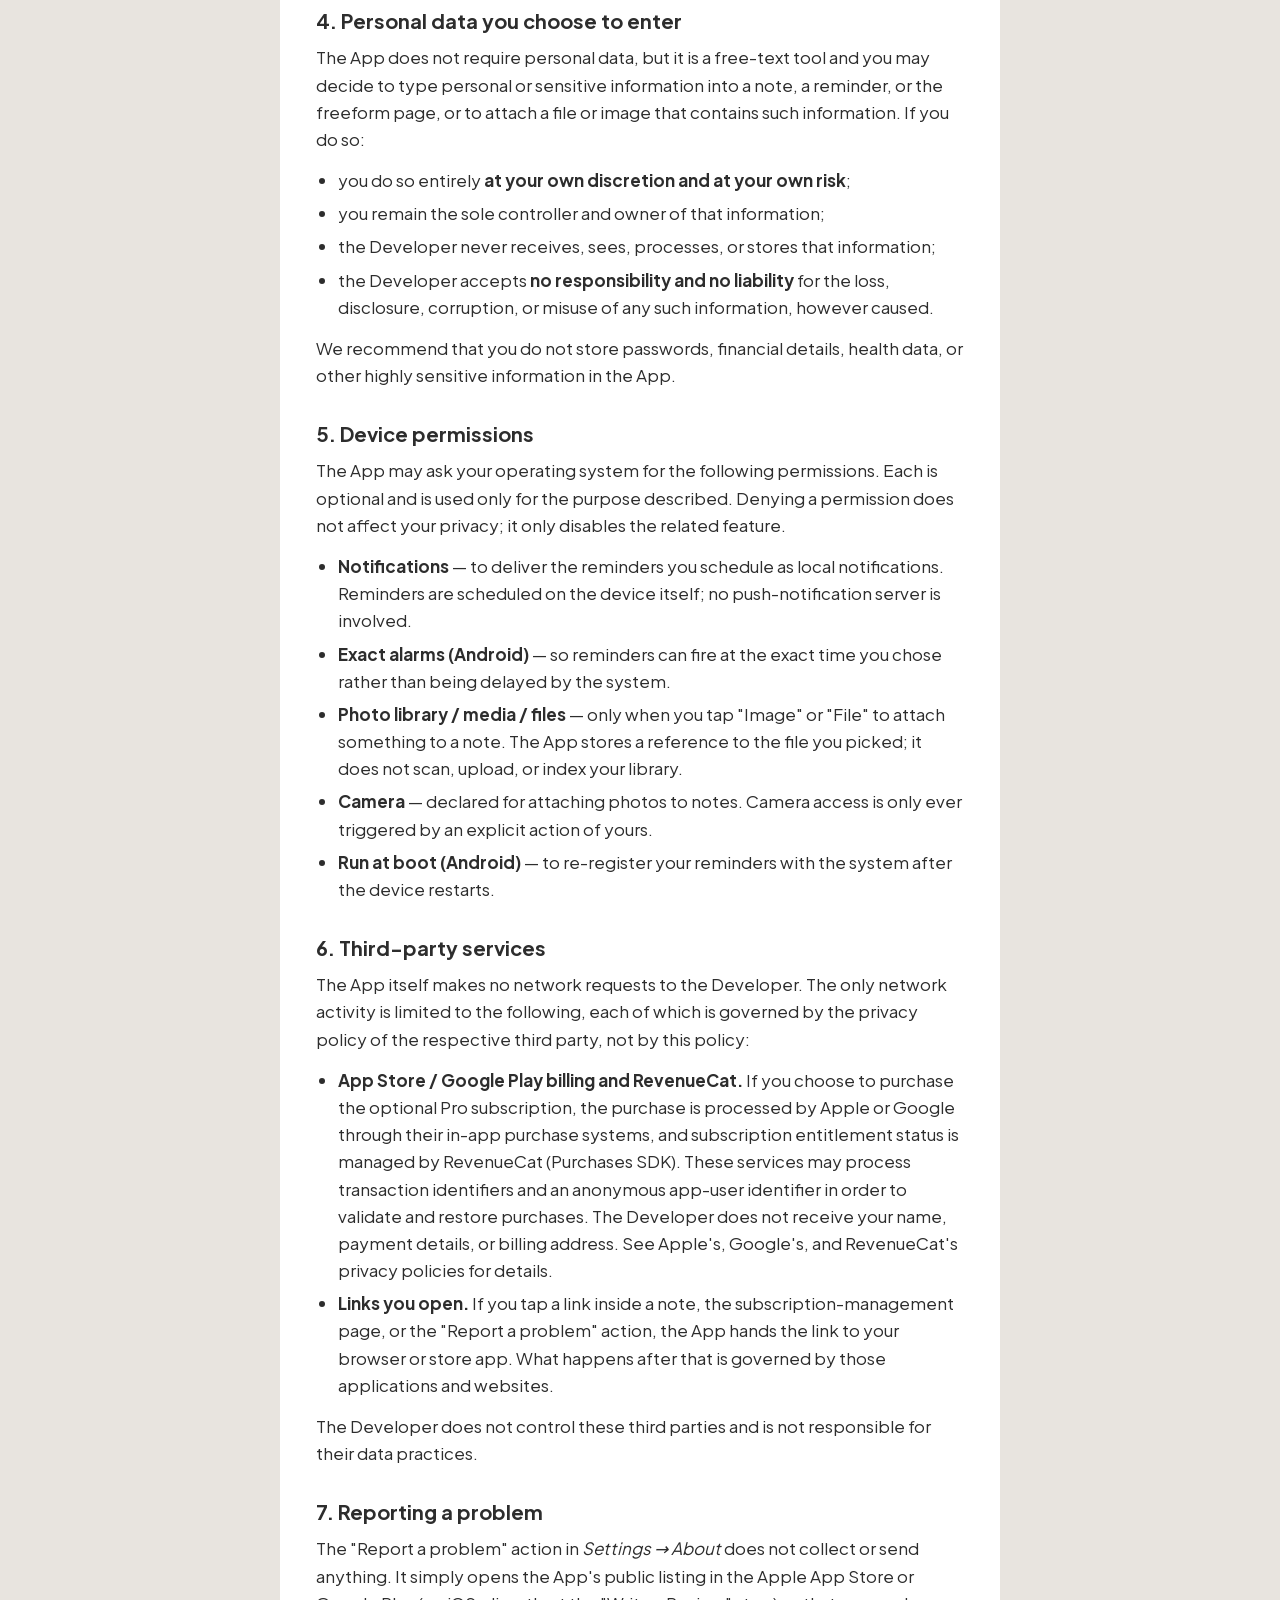
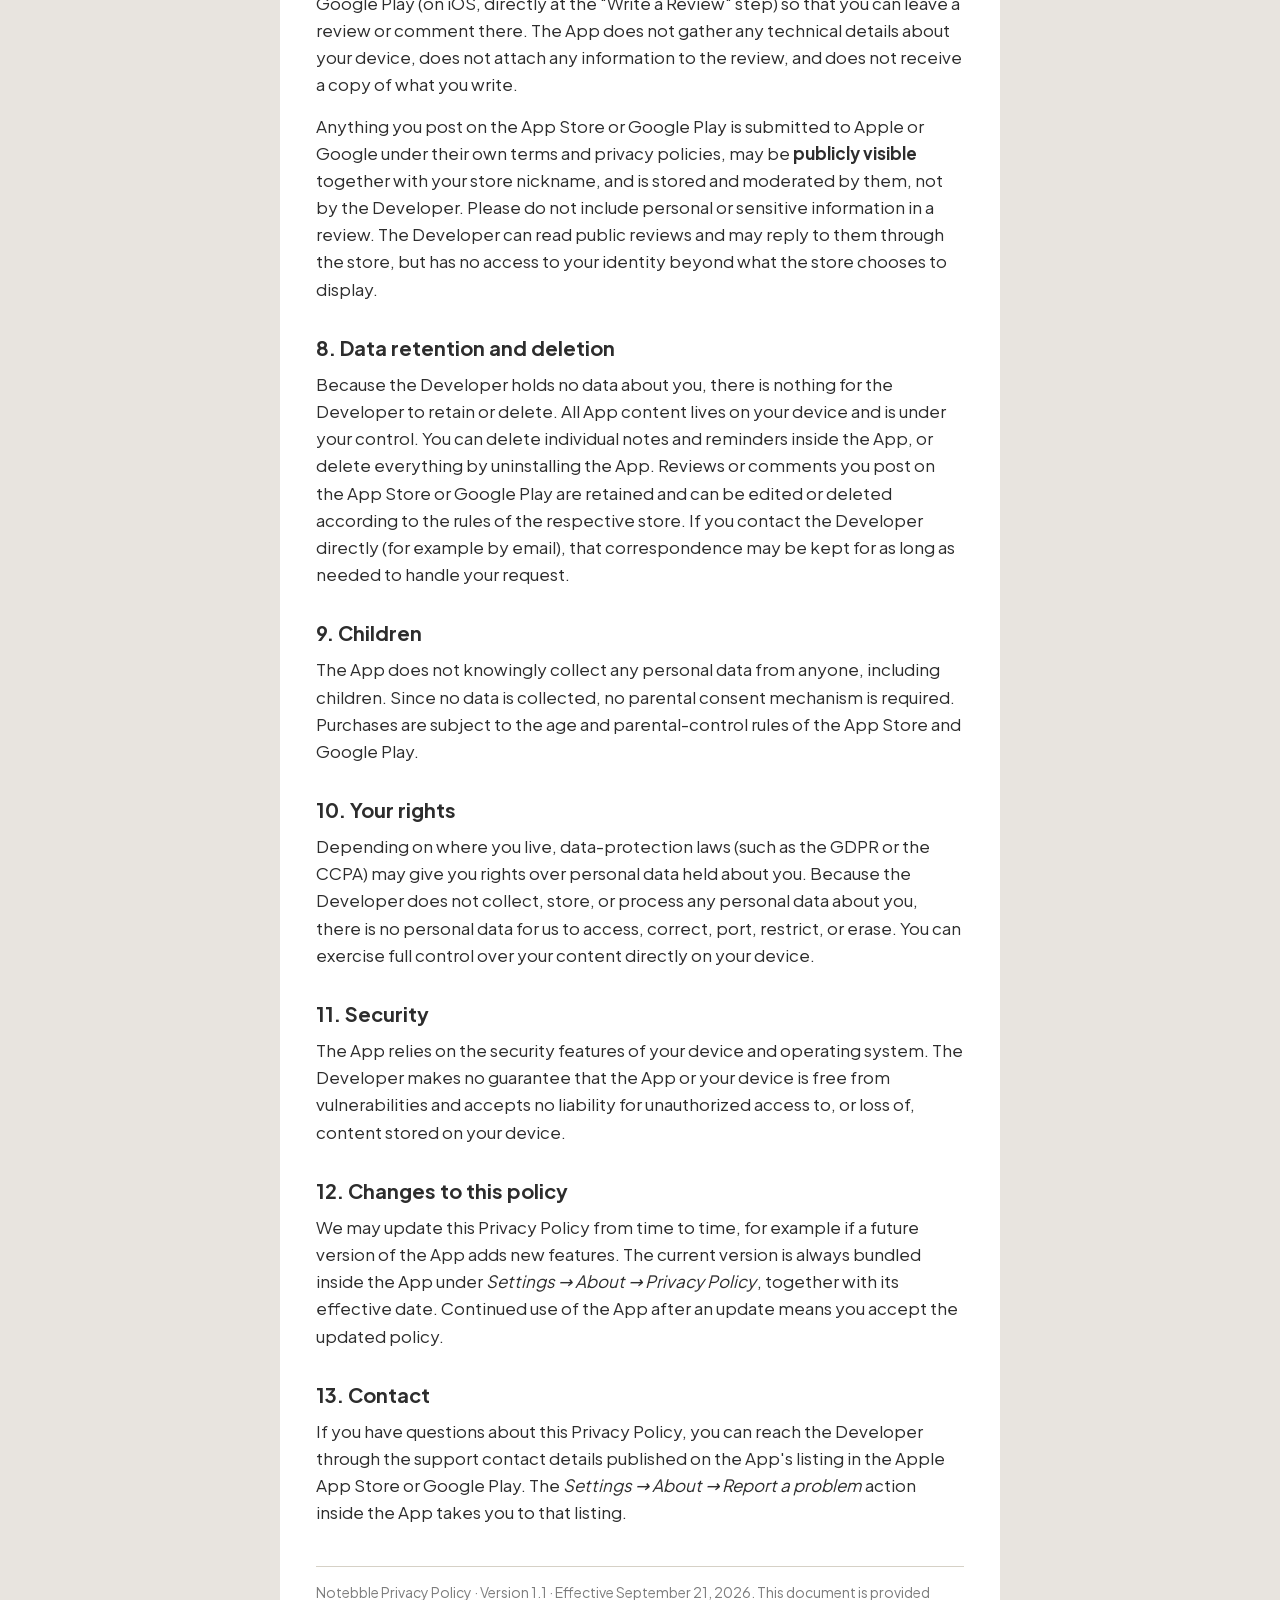
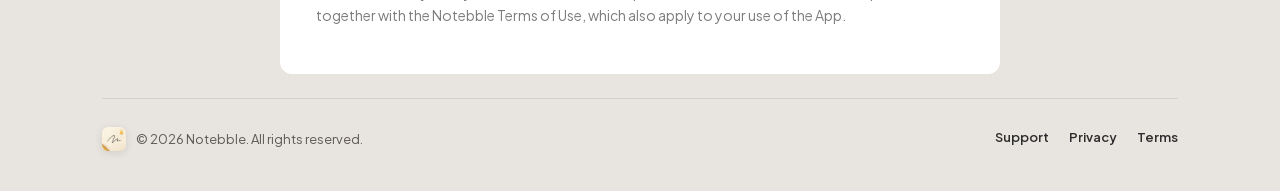
==== commit 3f3f715d: "fix: common header for all pages" ====
--- a/privacy_policy.html
+++ b/privacy_policy.html
@@ -3,14 +3,35 @@
 <head>
 <meta charset="utf-8">
 <meta name="viewport" content="width=device-width, initial-scale=1">
+<meta name="color-scheme" content="light">
 <title>Notebble — Privacy Policy</title>
+<link rel="icon" type="image/png" href="assets/notebble-icon.png">
+<link rel="apple-touch-icon" href="assets/notebble-icon.png">
+<link rel="stylesheet" href="support.css">
 <link rel="stylesheet" href="style.css">
 <link rel="stylesheet" href="web.css">
 </head>
 <body>
 
+<a class="skip-link" href="#main">Skip to content</a>
 
-<a class="backlink" href="./">&#8592; Notebble legal</a>
+<header class="site-header">
+  <a class="brand" href="./" aria-label="Notebble home">
+    <img src="assets/notebble-icon.png" alt="Notebble app icon" width="40" height="40">
+    <span>Notebble</span>
+  </a>
+  <nav class="site-nav" aria-label="Site">
+    <a href="./">Support</a>
+    <a href="privacy_policy.html" aria-current="page">Privacy Policy</a>
+    <a href="terms_of_use.html">Terms of Use</a>
+  </nav>
+  <a class="contact-pill" href="mailto:support@notebble.app?subject=Notebble%20support">
+    <svg width="16" height="16" viewBox="0 0 24 24" fill="none" stroke="currentColor" stroke-width="2" stroke-linecap="round" stroke-linejoin="round" aria-hidden="true"><rect x="3" y="5" width="18" height="14" rx="3"/><path d="M4 7l8 6 8-6"/></svg>
+    Contact
+  </a>
+</header>
+
+<main id="main" class="legal-body">
 <div class="sheet">
 
 <h1>Privacy Policy</h1>
@@ -92,6 +113,19 @@
 
 <div class="footer">Notebble Privacy Policy · Version 1.1 · Effective September 21, 2026. This document is provided together with the Notebble Terms of Use, which also apply to your use of the App.</div>
 </div>
+</main>
+
+<footer class="site-footer">
+  <span class="site-footer__brand">
+    <img src="assets/notebble-icon.png" alt="" width="24" height="24">
+    <span>© 2026 Notebble. All rights reserved.</span>
+  </span>
+  <span class="site-footer__links">
+    <a href="./">Support</a>
+    <a href="privacy_policy.html">Privacy</a>
+    <a href="terms_of_use.html">Terms</a>
+  </span>
+</footer>
 
 </body>
 </html>
--- a/support.css
+++ b/support.css
@@ -0,0 +1,786 @@
+/* Notebble Support page styles.
+   Mobile-first; desktop layout kicks in at >= 900px.
+   Self-hosted Plus Jakarta Sans (variable, Latin subset) — one file covers
+   weights 400–800, no third-party requests. */
+
+@font-face {
+  font-family: 'Plus Jakarta Sans';
+  font-style: normal;
+  font-weight: 200 800;
+  font-display: swap;
+  src: url('assets/fonts/plus-jakarta-sans-latin-variable.woff2') format('woff2-variations'),
+       url('assets/fonts/plus-jakarta-sans-latin-variable.woff2') format('woff2');
+  unicode-range: U+0000-00FF, U+0131, U+0152-0153, U+02BB-02BC, U+02C6, U+02DA, U+02DC, U+0304, U+0308, U+0329, U+2000-206F, U+20AC, U+2122, U+2191, U+2193, U+2212, U+2215, U+FEFF, U+FFFD;
+}
+
+:root {
+  --bg: #E8E4DF;
+  --surface: #FFFFFF;
+  --surface-muted: #F4F1EC;
+  --primary: #F2C94C;
+  --on-primary: #2A2A2A;
+  --dark: #2A2A2A;
+  --text: #2D2D2D;
+  --text-2: #5F5B55;
+  --text-invert-2: #C9C5BE;
+  --link: #1B5E4B;
+  --link-hover: #123F32;
+  --border: #D6D1C6;
+  --hairline: #ECE8E1;
+  --pro-bg: #FCF4DB;
+  --pro-border: #EBD489;
+  --pro-text: #4A3F17;
+  --pro-header: #6B5A1E;
+  --tint-green-bg: #E7F3EF;
+  --tint-green-fg: #1B5E4B;
+  --tint-blue-bg: #DBEAFE;
+  --tint-blue-fg: #1D4ED8;
+  --tint-amber-bg: #FFF4E5;
+  --tint-amber-fg: #B45309;
+  --card-shadow: 0 4px 16px rgba(0, 0, 0, 0.04);
+  --primary-glow: 0 10px 24px rgba(242, 201, 76, 0.45);
+}
+
+*, *::before, *::after { box-sizing: border-box; }
+
+html {
+  -webkit-text-size-adjust: 100%;
+  scroll-behavior: smooth;
+}
+
+@media (prefers-reduced-motion: reduce) {
+  html { scroll-behavior: auto; }
+}
+
+body {
+  margin: 0;
+  background: var(--bg);
+  color: var(--text);
+  font-family: 'Plus Jakarta Sans', system-ui, -apple-system, "Segoe UI", Roboto, "Helvetica Neue", Arial, sans-serif;
+  font-size: 15px;
+  line-height: 1.6;
+  -webkit-font-smoothing: antialiased;
+  -moz-osx-font-smoothing: grayscale;
+}
+
+a { color: var(--link); }
+a:hover { color: var(--link-hover); }
+
+:focus-visible {
+  outline: 2px solid var(--text);
+  outline-offset: 2px;
+  border-radius: 4px;
+}
+
+img { max-width: 100%; display: block; }
+
+/* Skip link */
+.skip-link {
+  position: absolute;
+  left: -9999px;
+  top: 0;
+  padding: 10px 16px;
+  background: var(--dark);
+  color: #fff;
+  border-radius: 8px;
+  text-decoration: none;
+  z-index: 10;
+}
+.skip-link:focus {
+  left: 12px;
+  top: 12px;
+}
+
+/* Layout: single column, side-gutter 20px */
+.wrap {
+  padding-left: 20px;
+  padding-right: 20px;
+}
+
+/* Anchor offset so headings clear the top when jumped-to */
+[id] { scroll-margin-top: 24px; }
+
+/* ---------- Header ---------- */
+
+.site-header {
+  display: flex;
+  align-items: center;
+  justify-content: space-between;
+  gap: 16px;
+  padding: 16px 20px;
+}
+
+.brand {
+  display: flex;
+  align-items: center;
+  gap: 10px;
+  text-decoration: none;
+  color: var(--text);
+  min-height: 44px;
+}
+.brand img {
+  width: 36px;
+  height: 36px;
+  border-radius: 9px;
+  box-shadow: 0 2px 8px rgba(0, 0, 0, 0.10);
+}
+.brand span {
+  font-size: 18px;
+  font-weight: 800;
+  letter-spacing: -0.4px;
+}
+
+.site-nav { display: none; }
+
+.contact-pill {
+  display: inline-flex;
+  align-items: center;
+  gap: 8px;
+  min-height: 44px;
+  padding: 0 16px;
+  border-radius: 999px;
+  background: var(--surface);
+  color: var(--text);
+  font-size: 14px;
+  font-weight: 700;
+  text-decoration: none;
+}
+.contact-pill:hover { color: var(--text); background: #FAF7F2; }
+
+/* ---------- Hero ---------- */
+
+.hero {
+  padding: 12px 20px 32px;
+  display: flex;
+  flex-direction: column;
+  gap: 16px;
+}
+
+.hero-icon {
+  width: 72px;
+  height: 72px;
+  border-radius: 16px;
+  box-shadow: 0 8px 20px rgba(0, 0, 0, 0.10);
+}
+
+.hero h1 {
+  margin: 0;
+  font-size: 40px;
+  line-height: 44px;
+  font-weight: 800;
+  letter-spacing: -1.2px;
+}
+
+.hero p.lede {
+  margin: 0;
+  font-size: 16px;
+  line-height: 26px;
+  color: var(--text-2);
+  max-width: 60ch;
+}
+
+.trust-points {
+  display: none;
+  gap: 24px;
+  margin-top: 4px;
+  font-size: 14px;
+  font-weight: 600;
+  color: var(--text);
+  list-style: none;
+  padding: 0;
+}
+.trust-points li {
+  display: inline-flex;
+  align-items: center;
+  gap: 8px;
+}
+.trust-points .dot {
+  width: 8px;
+  height: 8px;
+  border-radius: 999px;
+  background: var(--link);
+}
+
+/* ---------- Contact card ---------- */
+
+.card {
+  background: var(--surface);
+  border-radius: 24px;
+  padding: 24px;
+  box-shadow: var(--card-shadow);
+}
+
+.contact-card {
+  display: flex;
+  flex-direction: column;
+  gap: 14px;
+  margin-top: 4px;
+}
+.contact-card__header {
+  display: flex;
+  align-items: center;
+  gap: 12px;
+}
+.contact-card__icon {
+  width: 40px;
+  height: 40px;
+  border-radius: 999px;
+  background: var(--pro-bg);
+  display: inline-flex;
+  align-items: center;
+  justify-content: center;
+  flex-shrink: 0;
+}
+.eyebrow {
+  font-size: 12px;
+  font-weight: 700;
+  letter-spacing: 0.8px;
+  color: var(--text-2);
+  text-transform: uppercase;
+}
+.contact-card h2 {
+  margin: 0;
+  font-size: 22px;
+  line-height: 28px;
+  font-weight: 800;
+  letter-spacing: -0.4px;
+}
+.contact-card p {
+  margin: 0;
+  font-size: 15px;
+  line-height: 23px;
+  color: var(--text-2);
+}
+.email-link {
+  font-size: 17px;
+  font-weight: 700;
+  color: var(--link);
+  text-decoration: none;
+  word-break: break-all;
+}
+.email-link:hover { text-decoration: underline; }
+
+.btn {
+  display: inline-flex;
+  align-items: center;
+  justify-content: center;
+  gap: 10px;
+  min-height: 52px;
+  padding: 0 22px;
+  border-radius: 999px;
+  font-size: 16px;
+  font-weight: 700;
+  text-decoration: none;
+  border: none;
+  cursor: pointer;
+}
+.btn--primary {
+  background: var(--primary);
+  color: var(--on-primary);
+  box-shadow: var(--primary-glow);
+}
+.btn--primary:hover { color: var(--on-primary); filter: brightness(1.02); }
+.btn--outline {
+  background: transparent;
+  color: var(--text);
+  border: 1px solid var(--border);
+  min-height: 48px;
+  padding: 0 20px;
+  font-size: 15px;
+  font-weight: 600;
+}
+.btn--outline:hover { color: var(--text); background: var(--surface-muted); }
+.btn--full { width: 100%; }
+
+.note {
+  margin: 0;
+  padding: 14px 16px;
+  border-radius: 16px;
+  background: var(--surface-muted);
+  font-size: 13px;
+  line-height: 20px;
+  color: var(--text-2);
+}
+.note strong { color: var(--text); }
+
+.note--yellow {
+  background: var(--pro-bg);
+  border: 1px solid var(--pro-border);
+  color: var(--pro-text);
+  font-size: 14px;
+  line-height: 22px;
+}
+
+/* ---------- Popular topics ---------- */
+
+.section-label {
+  margin: 0;
+  font-size: 14px;
+  font-weight: 600;
+  letter-spacing: 0.8px;
+  color: var(--text-2);
+  text-transform: uppercase;
+}
+
+.popular {
+  padding: 0 20px 32px;
+  display: flex;
+  flex-direction: column;
+  gap: 14px;
+}
+.popular__grid {
+  display: flex;
+  flex-direction: column;
+  gap: 12px;
+}
+.topic {
+  background: var(--surface);
+  border-radius: 20px;
+  padding: 16px 18px;
+  box-shadow: var(--card-shadow);
+  display: flex;
+  align-items: center;
+  gap: 14px;
+  text-decoration: none;
+  color: var(--text);
+}
+.topic:hover { color: var(--text); background: #FDFCFA; }
+.topic__icon {
+  flex-shrink: 0;
+  width: 44px;
+  height: 44px;
+  border-radius: 14px;
+  display: inline-flex;
+  align-items: center;
+  justify-content: center;
+}
+.topic__icon--green { background: var(--tint-green-bg); }
+.topic__icon--blue  { background: var(--tint-blue-bg); }
+.topic__icon--amber { background: var(--tint-amber-bg); }
+.topic__body {
+  display: flex;
+  flex-direction: column;
+  gap: 2px;
+  flex-grow: 1;
+  min-width: 0;
+}
+.topic__title { font-size: 16px; font-weight: 700; }
+.topic__desc { font-size: 13px; line-height: 19px; color: var(--text-2); }
+.topic__chevron { flex-shrink: 0; }
+
+/* ---------- FAQ ---------- */
+
+.faq {
+  padding: 0 20px 32px;
+  display: flex;
+  flex-direction: column;
+  gap: 16px;
+}
+.faq__intro { display: contents; }
+.faq h2 {
+  margin: 0;
+  font-size: 30px;
+  line-height: 36px;
+  font-weight: 800;
+  letter-spacing: -0.75px;
+}
+.faq__intro-copy { display: none; margin: 0; font-size: 15px; line-height: 23px; color: var(--text-2); }
+.faq__section-nav { display: none; }
+.faq__cards {
+  display: flex;
+  flex-direction: column;
+  gap: 16px;
+}
+.faq h3 {
+  margin: 8px 0 0;
+  font-size: 14px;
+  font-weight: 600;
+  letter-spacing: 0.8px;
+  color: var(--text-2);
+  text-transform: uppercase;
+}
+
+.qa {
+  background: var(--surface);
+  border-radius: 24px;
+  padding: 24px 20px;
+  box-shadow: var(--card-shadow);
+  display: flex;
+  flex-direction: column;
+  gap: 16px;
+}
+.qa h4 {
+  margin: 0;
+  font-size: 19px;
+  line-height: 25px;
+  font-weight: 800;
+  letter-spacing: -0.3px;
+}
+.qa p {
+  margin: 0;
+  font-size: 15px;
+  line-height: 24px;
+  color: var(--text-2);
+}
+.qa p.tight {
+  color: var(--text-2);
+}
+.qa strong { color: var(--text); }
+
+.steps { display: flex; flex-direction: column; gap: 12px; }
+.step {
+  display: flex;
+  align-items: flex-start;
+  gap: 12px;
+  font-size: 15px;
+  line-height: 23px;
+}
+.step__num {
+  flex-shrink: 0;
+  width: 26px;
+  height: 26px;
+  border-radius: 999px;
+  background: var(--primary);
+  color: var(--on-primary);
+  font-size: 12px;
+  font-weight: 800;
+  display: inline-flex;
+  align-items: center;
+  justify-content: center;
+}
+
+.breadcrumb {
+  display: flex;
+  flex-wrap: wrap;
+  align-items: center;
+  gap: 6px;
+  font-size: 12px;
+  font-weight: 600;
+  color: var(--text-2);
+}
+.breadcrumb .chip {
+  padding: 4px 10px;
+  border-radius: 999px;
+  background: var(--surface-muted);
+  color: var(--text);
+}
+.breadcrumb .sep { color: var(--text-2); }
+
+/* Free vs Pro table */
+.pro-table {
+  width: 100%;
+  border-collapse: collapse;
+  border: 1px solid var(--hairline);
+  border-radius: 16px;
+  overflow: hidden;
+  font-size: 14px;
+  text-align: left;
+  background: var(--surface);
+}
+.pro-table thead th {
+  background: var(--surface-muted);
+  padding: 10px 12px;
+  font-size: 11px;
+  font-weight: 700;
+  letter-spacing: 0.6px;
+  color: var(--text-2);
+  text-transform: uppercase;
+  text-align: left;
+}
+.pro-table thead th.pro { color: var(--pro-header); }
+.pro-table tbody td {
+  padding: 11px 12px;
+  border-top: 1px solid var(--hairline);
+  vertical-align: top;
+}
+.pro-table tbody td.free { color: var(--text-2); }
+.pro-table tbody td.pro { font-weight: 700; }
+.pro-footnote {
+  font-size: 14px;
+  line-height: 21px;
+  color: var(--text-2);
+  margin: 0;
+}
+
+/* ---------- Still need help band ---------- */
+
+.stillneed-wrap { padding: 0 20px 32px; }
+.stillneed {
+  background: var(--dark);
+  border-radius: 28px;
+  padding: 32px 24px;
+  display: flex;
+  flex-direction: column;
+  gap: 14px;
+  color: #fff;
+}
+.stillneed h2 {
+  margin: 0;
+  font-size: 26px;
+  line-height: 32px;
+  font-weight: 800;
+  letter-spacing: -0.6px;
+  color: #fff;
+}
+.stillneed p {
+  margin: 0;
+  font-size: 15px;
+  line-height: 24px;
+  color: var(--text-invert-2);
+}
+.stillneed a.mail {
+  color: var(--primary);
+  font-weight: 700;
+  text-decoration: none;
+  word-break: break-all;
+}
+.stillneed a.mail:hover { text-decoration: underline; color: var(--primary); }
+.stillneed .btn { margin-top: 6px; }
+
+/* ---------- Legal cards ---------- */
+
+.legal {
+  padding: 0 20px 24px;
+  display: flex;
+  flex-direction: column;
+  gap: 12px;
+}
+.legal__grid {
+  display: flex;
+  flex-direction: column;
+  gap: 12px;
+}
+.legal-card {
+  background: rgba(255, 255, 255, 0.75);
+  border: 1px solid var(--border);
+  border-radius: 18px;
+  padding: 16px 18px;
+  display: flex;
+  align-items: center;
+  gap: 14px;
+  text-decoration: none;
+  color: var(--text);
+}
+.legal-card:hover { color: var(--text); background: #FFFFFF; }
+.legal-card__icon {
+  width: 40px;
+  height: 40px;
+  border-radius: 12px;
+  display: inline-flex;
+  align-items: center;
+  justify-content: center;
+  flex-shrink: 0;
+}
+.legal-card__icon--green { background: var(--tint-green-bg); }
+.legal-card__icon--amber { background: var(--tint-amber-bg); }
+.legal-card__body {
+  display: flex;
+  flex-direction: column;
+  gap: 2px;
+  flex-grow: 1;
+  min-width: 0;
+}
+.legal-card__title { font-size: 15px; font-weight: 700; }
+.legal-card__desc { font-size: 13px; color: var(--text-2); }
+
+/* ---------- Footer ---------- */
+
+.site-footer {
+  margin: 0 20px;
+  padding: 24px 0 32px;
+  border-top: 1px solid var(--border);
+  display: flex;
+  flex-direction: column;
+  gap: 14px;
+  font-size: 13px;
+  color: var(--text-2);
+}
+.site-footer__brand {
+  display: flex;
+  align-items: center;
+  gap: 10px;
+}
+.site-footer__brand img {
+  width: 24px;
+  height: 24px;
+  border-radius: 6px;
+  box-shadow: 0 2px 8px rgba(0, 0, 0, 0.10);
+}
+.site-footer__links {
+  display: flex;
+  gap: 20px;
+  font-weight: 600;
+  flex-wrap: wrap;
+}
+.site-footer__links a { color: var(--text); text-decoration: none; }
+.site-footer__links a:hover { text-decoration: underline; }
+
+/* ---------- Desktop breakpoint ---------- */
+
+@media (min-width: 900px) {
+  body { font-size: 16px; }
+
+  .site-header {
+    padding: 24px clamp(24px, 8vw, 120px);
+  }
+  .brand img { width: 40px; height: 40px; border-radius: 10px; }
+  .brand span { font-size: 20px; }
+
+  .contact-pill { display: none; }
+  .site-nav {
+    display: flex;
+    align-items: center;
+    gap: 4px;
+  }
+  .site-nav a {
+    padding: 10px 18px;
+    border-radius: 999px;
+    color: var(--text);
+    font-size: 14px;
+    font-weight: 500;
+    text-decoration: none;
+  }
+  .site-nav a[aria-current="page"] {
+    background: var(--surface);
+    font-weight: 700;
+  }
+  .site-nav a:hover { color: var(--text); background: rgba(255,255,255,0.6); }
+
+  .hero {
+    padding: 48px clamp(24px, 8vw, 120px) 64px;
+    display: grid;
+    grid-template-columns: minmax(0, 1fr) 420px;
+    gap: 48px;
+    align-items: center;
+  }
+  .hero__text {
+    display: flex;
+    flex-direction: column;
+    gap: 20px;
+  }
+  .hero-icon { width: 88px; height: 88px; border-radius: 20px; }
+  .hero h1 { font-size: 60px; line-height: 66px; letter-spacing: -1.8px; }
+  .hero p.lede { font-size: 18px; line-height: 29px; }
+  .trust-points { display: flex; flex-wrap: wrap; }
+
+  .card, .contact-card { padding: 32px; }
+
+  .popular {
+    padding: 0 clamp(24px, 8vw, 120px) 64px;
+    display: grid;
+    gap: 20px;
+    grid-template-columns: 14px 1fr;
+    grid-template-areas:
+      "label label"
+      "cards cards";
+  }
+  .popular > .section-label { grid-area: label; }
+  .popular__grid {
+    grid-area: cards;
+    display: grid;
+    grid-template-columns: repeat(3, minmax(0, 1fr));
+    gap: 20px;
+  }
+  .topic {
+    flex-direction: column;
+    align-items: flex-start;
+    padding: 24px;
+    border-radius: 24px;
+    gap: 14px;
+  }
+  .topic__title { font-size: 17px; }
+  .topic__desc { font-size: 14px; line-height: 21px; }
+  .topic__chevron { display: none; }
+
+  .faq {
+    padding: 0 clamp(24px, 8vw, 120px) 64px;
+    display: grid;
+    grid-template-columns: 260px minmax(0, 1fr);
+    gap: 48px;
+    align-items: start;
+  }
+  .faq__intro {
+    display: flex;
+    flex-direction: column;
+    gap: 12px;
+    position: sticky;
+    top: 20px;
+  }
+  .faq__intro-copy { display: block; }
+  .faq__section-nav {
+    display: flex;
+    flex-direction: column;
+    gap: 4px;
+    margin-top: 16px;
+    font-size: 14px;
+    font-weight: 600;
+  }
+  .faq__section-nav a {
+    padding: 10px 14px;
+    border-radius: 12px;
+    color: var(--text);
+    text-decoration: none;
+  }
+  .faq__section-nav a[aria-current="true"] { background: var(--surface); font-weight: 700; }
+  .faq__section-nav a:hover { color: var(--text); background: rgba(255,255,255,0.6); }
+  .faq__cards { gap: 20px; }
+  .faq h3 { margin: 20px 0 0; }
+  .qa { padding: 32px; gap: 18px; }
+  .qa h4 { font-size: 20px; line-height: 26px; }
+  .qa p { font-size: 16px; line-height: 25px; }
+  .step { font-size: 16px; line-height: 24px; align-items: center; gap: 14px; }
+  .step__num { width: 28px; height: 28px; font-size: 13px; }
+  .breadcrumb { font-size: 13px; gap: 8px; }
+  .breadcrumb .chip { padding: 4px 12px; }
+  .pro-table { font-size: 15px; }
+  .pro-table thead th { padding: 12px 18px; font-size: 12px; }
+  .pro-table tbody td { padding: 13px 18px; }
+  .note--yellow { padding: 16px 18px; }
+  .btn--outline { align-self: flex-start; width: auto; }
+
+  .stillneed-wrap { padding: 0 clamp(24px, 8vw, 120px) 64px; }
+  .stillneed {
+    flex-direction: row;
+    align-items: center;
+    justify-content: space-between;
+    gap: 32px;
+    padding: 48px 56px;
+    border-radius: 30px;
+  }
+  .stillneed h2 { font-size: 30px; line-height: 36px; letter-spacing: -0.75px; }
+  .stillneed p { font-size: 16px; line-height: 25px; }
+  .stillneed .btn { margin-top: 0; flex-shrink: 0; padding: 0 28px; }
+  .stillneed__text { display: flex; flex-direction: column; gap: 10px; }
+
+  .legal {
+    padding: 0 clamp(24px, 8vw, 120px) 64px;
+    display: grid;
+    grid-template-columns: 14px 1fr;
+    gap: 20px;
+    grid-template-areas:
+      "label label"
+      "cards cards";
+  }
+  .legal > .section-label { grid-area: label; }
+  .legal__grid {
+    grid-area: cards;
+    display: grid;
+    grid-template-columns: repeat(2, minmax(0, 1fr));
+    gap: 20px;
+  }
+  .legal-card { padding: 22px 24px; border-radius: 18px; }
+  .legal-card__icon { width: 44px; height: 44px; border-radius: 14px; }
+
+  .site-footer {
+    margin: 0 clamp(24px, 8vw, 120px);
+    padding: 28px 0 40px;
+    flex-direction: row;
+    align-items: flex-start;
+    justify-content: space-between;
+  }
+}
+
+@media (min-width: 1440px) {
+  .site-header, .hero, .popular, .faq, .stillneed-wrap, .legal { padding-left: 120px; padding-right: 120px; }
+  .site-footer { margin-left: 120px; margin-right: 120px; }
+}
--- a/web.css
+++ b/web.css
@@ -11,12 +11,23 @@
 }
 
 body {
+  font-family: 'Plus Jakarta Sans', system-ui, -apple-system, "Segoe UI", Roboto, "Helvetica Neue", Arial, sans-serif;
   font-size: 17px;
   line-height: 1.6;
   background: #E8E4DF; /* AppColors.background */
   color: #2D2D2D;
   margin: 0;
   padding: 24px 16px 48px;
+  -webkit-font-smoothing: antialiased;
+  -moz-osx-font-smoothing: grayscale;
+}
+
+/* When the shared site header/footer wraps the document, don't add body
+   padding — the header sits flush against the viewport edges. */
+body:has(> .site-header) { padding: 0; }
+.legal-body { padding: 8px 16px 24px; }
+@media (max-width: 600px) {
+  .legal-body { padding: 4px 10px 16px; }
 }
 
 /* The document itself, as the white page the app shows. */
